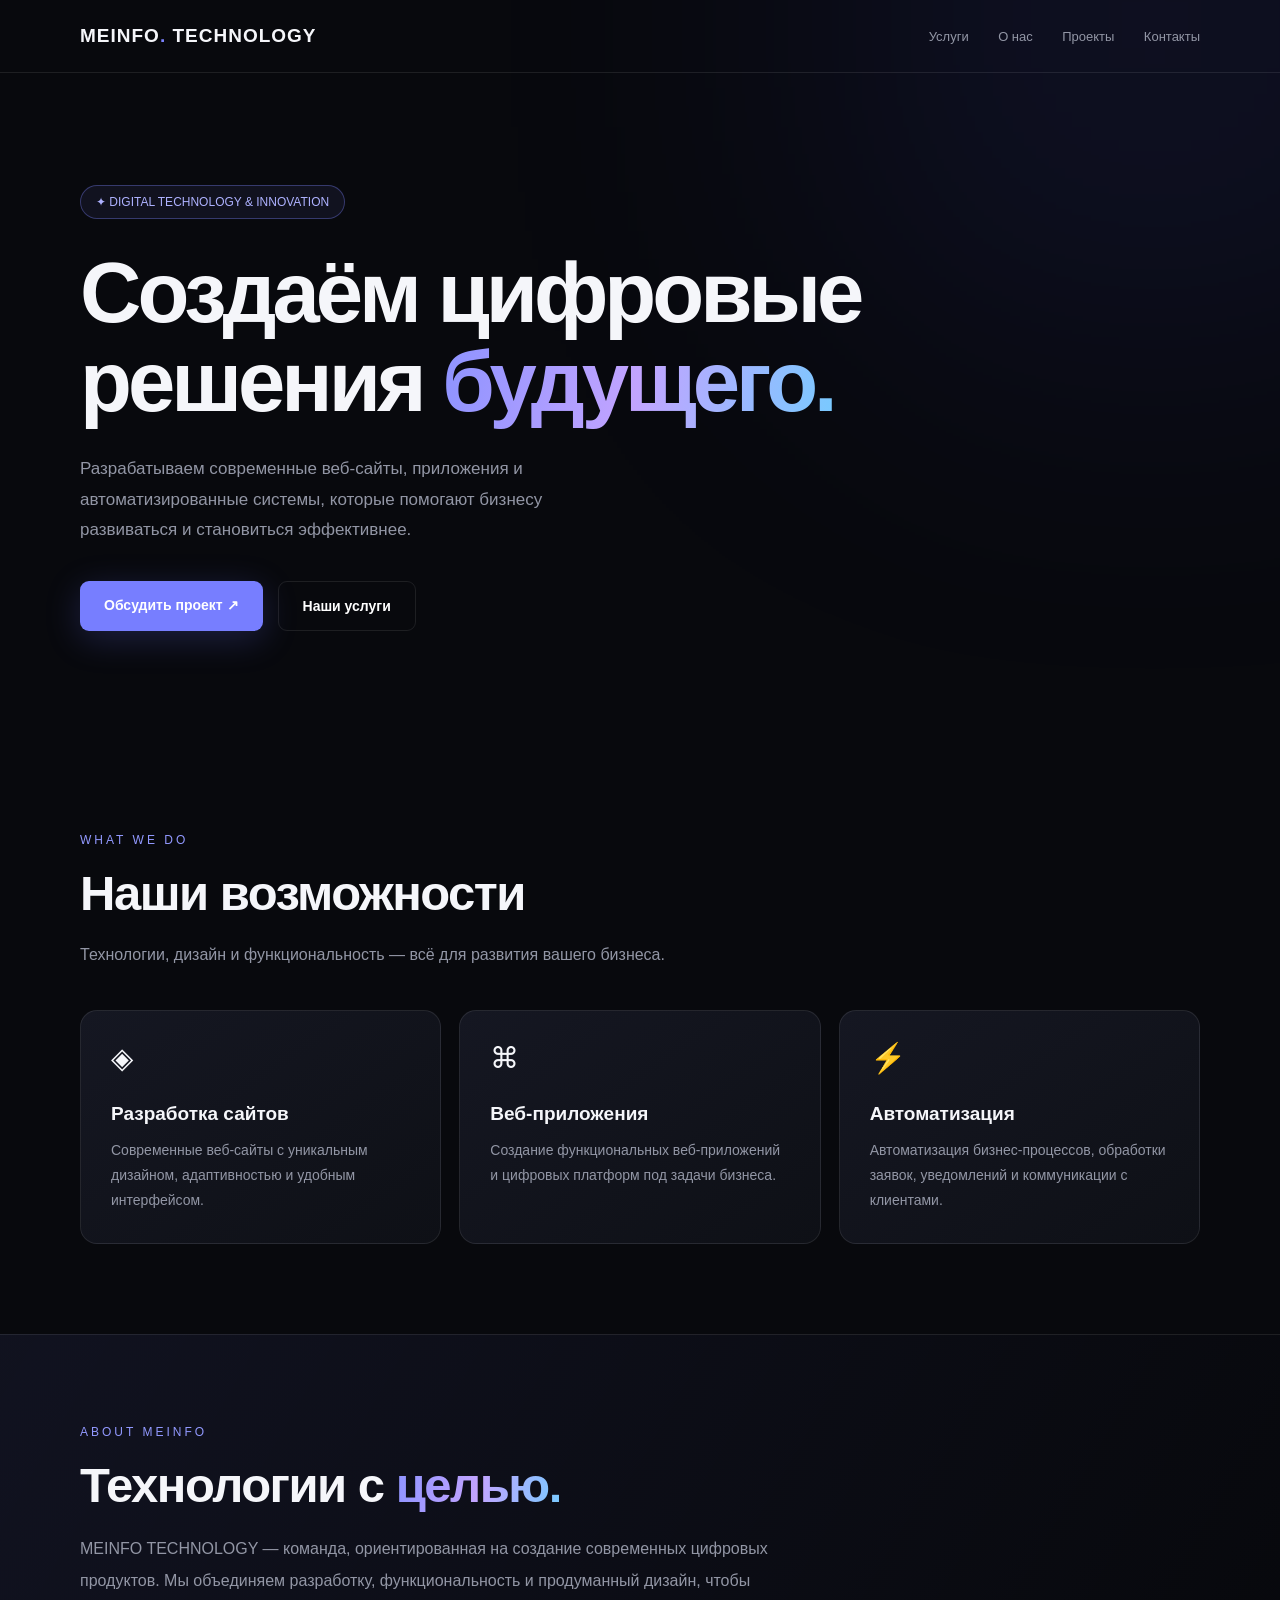
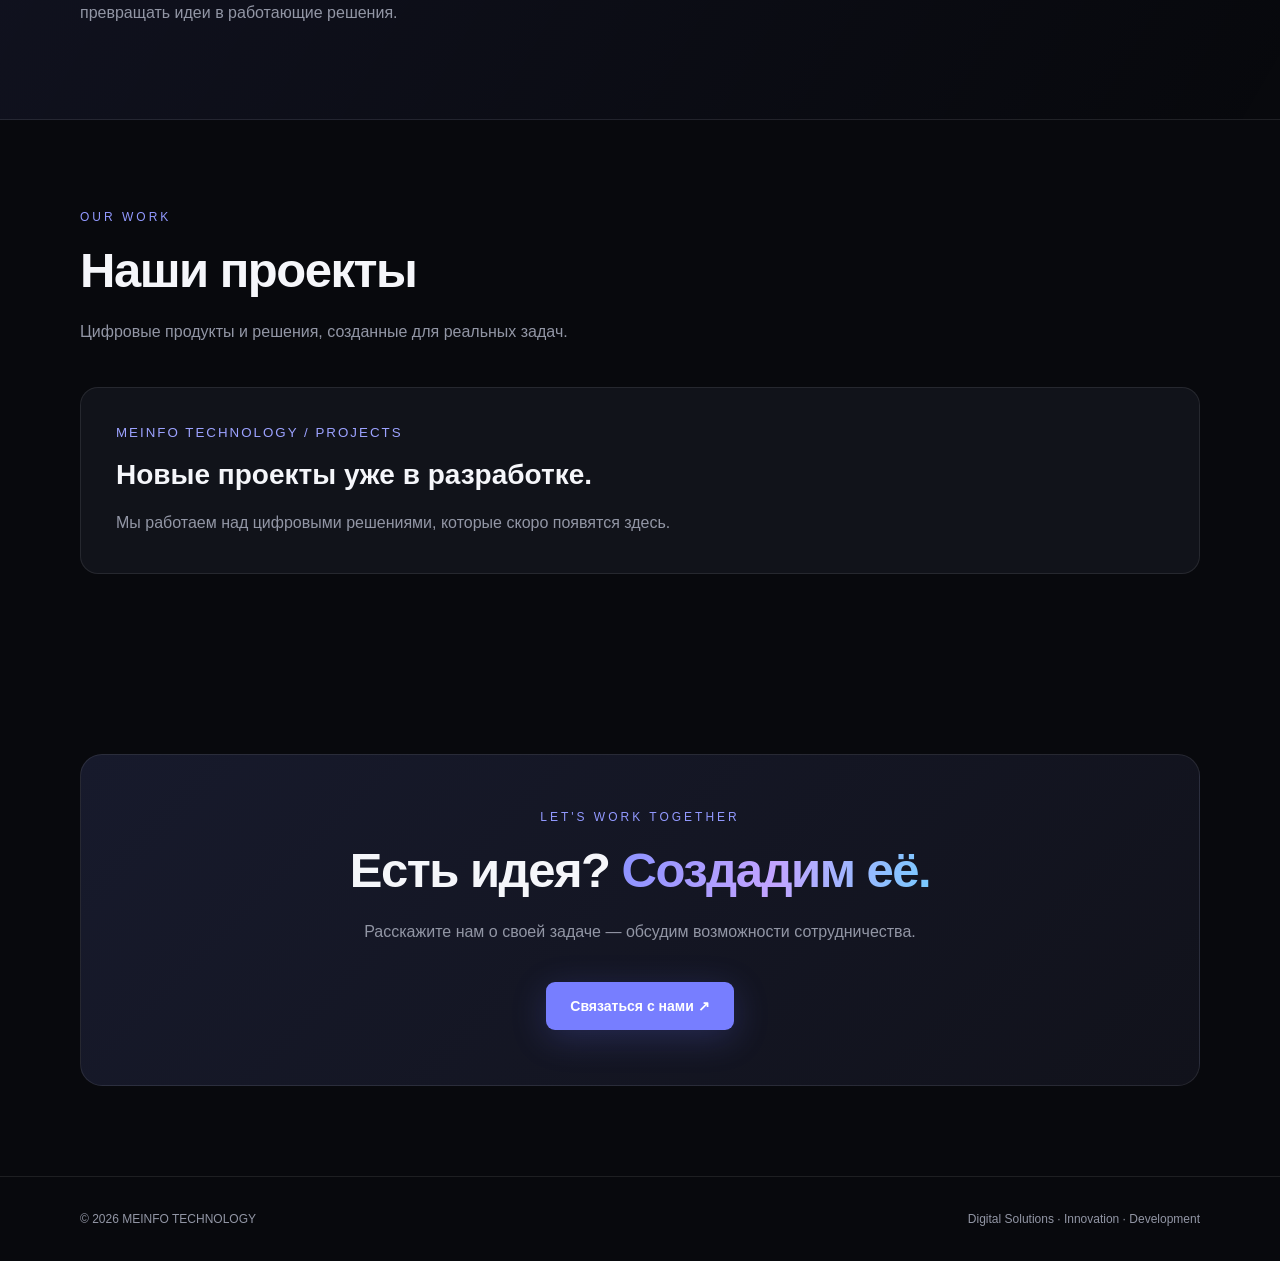
==== index.html @ a03d99b4 "Create index.html" ====
<!DOCTYPE html>
<html lang="ru">
<head>
<meta charset="UTF-8">
<meta name="viewport" content="width=device-width, initial-scale=1.0">
<meta name="theme-color" content="#08090d">
<meta name="description" content="MEINFO TECHNOLOGY — создание сайтов, веб-приложений и автоматизация бизнес-процессов.">
<title>MEINFO TECHNOLOGY — Digital Solutions</title>

<style>
* {
    margin: 0;
    padding: 0;
    box-sizing: border-box;
}

:root {
    --bg: #08090d;
    --card: #11131a;
    --white: #f5f6fa;
    --muted: #9296a5;
    --accent: #7c83ff;
    --line: rgba(255,255,255,.09);
}

html { scroll-behavior: smooth; }

body {
    background: var(--bg);
    color: var(--white);
    font-family: Inter, Arial, sans-serif;
    overflow-x: hidden;
}

body::before {
    content: "";
    position: fixed;
    width: 550px;
    height: 550px;
    background: #555bff;
    filter: blur(180px);
    opacity: .13;
    top: -250px;
    right: -150px;
    pointer-events: none;
    z-index: -1;
}

.container {
    width: min(1120px, 90%);
    margin: auto;
}

header {
    padding: 25px 0;
    border-bottom: 1px solid var(--line);
}

nav {
    display: flex;
    align-items: center;
    justify-content: space-between;
}

.logo {
    font-size: 19px;
    font-weight: 800;
    letter-spacing: 1px;
}

.logo span { color: var(--accent); }

nav a {
    color: var(--muted);
    text-decoration: none;
    margin-left: 25px;
    font-size: 13px;
    transition: .3s;
}

nav a:hover { color: white; }

.hero {
    min-height: 670px;
    display: flex;
    flex-direction: column;
    justify-content: center;
    padding: 100px 0;
}

.tag {
    display: inline-block;
    border: 1px solid rgba(124,131,255,.35);
    background: rgba(124,131,255,.08);
    color: #aeb2ff;
    padding: 9px 15px;
    border-radius: 30px;
    font-size: 12px;
    margin-bottom: 30px;
    width: fit-content;
}

h1 {
    font-size: clamp(42px, 8vw, 85px);
    line-height: 1.04;
    letter-spacing: -4px;
    max-width: 900px;
}

.gradient {
    background: linear-gradient(100deg,#8d93ff,#c2a4ff,#78caff);
    -webkit-background-clip: text;
    color: transparent;
}

.hero p {
    color: var(--muted);
    font-size: 17px;
    line-height: 1.8;
    max-width: 560px;
    margin-top: 28px;
}

.buttons {
    display: flex;
    gap: 15px;
    margin-top: 35px;
    flex-wrap: wrap;
}

.btn {
    padding: 16px 24px;
    border-radius: 9px;
    text-decoration: none;
    font-size: 14px;
    font-weight: 700;
    transition: .3s;
}

.primary {
    background: #777eff;
    color: white;
    box-shadow: 0 8px 35px rgba(105,112,255,.22);
}

.secondary {
    border: 1px solid var(--line);
    color: white;
}

.btn:hover { transform: translateY(-4px); }

section { padding: 90px 0; }

.section-label {
    color: #9299ff;
    font-size: 12px;
    letter-spacing: 3px;
    margin-bottom: 18px;
}

h2 {
    font-size: clamp(32px,5vw,49px);
    letter-spacing: -1.5px;
    margin-bottom: 20px;
}

.section-description {
    color: var(--muted);
    line-height: 1.8;
    max-width: 600px;
    margin-bottom: 40px;
}

.cards {
    display: grid;
    grid-template-columns: repeat(3,1fr);
    gap: 18px;
}

.card {
    background: linear-gradient(145deg,#151722,#0e1016);
    border: 1px solid var(--line);
    border-radius: 17px;
    padding: 30px;
    min-height: 230px;
    transition: .3s;
}

.card:hover {
    transform: translateY(-7px);
    border-color: rgba(124,131,255,.5);
}

.card-icon {
    font-size: 29px;
    margin-bottom: 28px;
}

.card h3 {
    font-size: 19px;
    margin-bottom: 13px;
}

.card p {
    color: var(--muted);
    font-size: 14px;
    line-height: 1.8;
}

.about {
    background: linear-gradient(120deg,rgba(124,131,255,.08),transparent);
    border-top: 1px solid var(--line);
    border-bottom: 1px solid var(--line);
}

.about-content {
    max-width: 750px;
}

.about-content p {
    color: var(--muted);
    line-height: 2;
    font-size: 16px;
}

.project {
    border: 1px solid var(--line);
    background: var(--card);
    padding: 35px;
    border-radius: 18px;
}

.project small {
    color: #9ca2ff;
    letter-spacing: 2px;
}

.project h3 {
    font-size: 28px;
    margin: 18px 0;
}

.project p {
    color: var(--muted);
    line-height: 1.8;
}

.contact-box {
    padding: 55px 35px;
    text-align: center;
    background: linear-gradient(135deg,#171a2c,#11121b);
    border: 1px solid var(--line);
    border-radius: 22px;
}

.contact-box p {
    color: var(--muted);
    margin: 20px auto;
    line-height: 1.8;
}

footer {
    padding: 35px 0;
    border-top: 1px solid var(--line);
    color: var(--muted);
    font-size: 12px;
}

.footer-content {
    display: flex;
    justify-content: space-between;
    gap: 15px;
    flex-wrap: wrap;
}

@media(max-width:750px) {
    nav a { margin-left: 10px; font-size: 11px; }
    .cards { grid-template-columns: 1fr; }
    .hero { min-height: 600px; }
    h1 { letter-spacing: -2px; }
    section { padding: 65px 0; }
}

@media(max-width:430px) {
    nav { align-items: flex-start; flex-direction: column; gap: 18px; }
    nav a { margin: 0 15px 0 0; }
}
</style>
</head>

<body>

<header>
<div class="container">
<nav>
<div class="logo">MEINFO<span>.</span> TECHNOLOGY</div>
<div>
<a href="#services">Услуги</a>
<a href="#about">О нас</a>
<a href="#projects">Проекты</a>
<a href="#contact">Контакты</a>
</div>
</nav>
</div>
</header>

<main>
<div class="container">
<div class="hero">
<div class="tag">✦ DIGITAL TECHNOLOGY & INNOVATION</div>
<h1>Создаём цифровые решения <span class="gradient">будущего.</span></h1>
<p>
Разрабатываем современные веб-сайты, приложения
и автоматизированные системы, которые помогают
бизнесу развиваться и становиться эффективнее.
</p>
<div class="buttons">
<a class="btn primary" href="#contact">Обсудить проект ↗</a>
<a class="btn secondary" href="#services">Наши услуги</a>
</div>
</div>
</div>

<section id="services">
<div class="container">
<div class="section-label">WHAT WE DO</div>
<h2>Наши возможности</h2>
<p class="section-description">
Технологии, дизайн и функциональность —
всё для развития вашего бизнеса.
</p>

<div class="cards">
<div class="card">
<div class="card-icon">◈</div>
<h3>Разработка сайтов</h3>
<p>Современные веб-сайты с уникальным дизайном, адаптивностью и удобным интерфейсом.</p>
</div>

<div class="card">
<div class="card-icon">⌘</div>
<h3>Веб-приложения</h3>
<p>Создание функциональных веб-приложений и цифровых платформ под задачи бизнеса.</p>
</div>

<div class="card">
<div class="card-icon">⚡</div>
<h3>Автоматизация</h3>
<p>Автоматизация бизнес-процессов, обработки заявок, уведомлений и коммуникации с клиентами.</p>
</div>
</div>
</div>
</section>

<section class="about" id="about">
<div class="container">
<div class="about-content">
<div class="section-label">ABOUT MEINFO</div>
<h2>Технологии с <span class="gradient">целью.</span></h2>
<p>
MEINFO TECHNOLOGY — команда, ориентированная
на создание современных цифровых продуктов.
Мы объединяем разработку, функциональность
и продуманный дизайн, чтобы превращать идеи
в работающие решения.
</p>
</div>
</div>
</section>

<section id="projects">
<div class="container">
<div class="section-label">OUR WORK</div>
<h2>Наши проекты</h2>
<p class="section-description">
Цифровые продукты и решения, созданные для реальных задач.
</p>
<div class="project">
<small>MEINFO TECHNOLOGY / PROJECTS</small>
<h3>Новые проекты уже в разработке.</h3>
<p>Мы работаем над цифровыми решениями, которые скоро появятся здесь.</p>
</div>
</div>
</section>

<section id="contact">
<div class="container">
<div class="contact-box">
<div class="section-label">LET'S WORK TOGETHER</div>
<h2>Есть идея? <span class="gradient">Создадим её.</span></h2>
<p>Расскажите нам о своей задаче — обсудим возможности сотрудничества.</p>
<div class="buttons" style="justify-content:center">
<a class="btn primary" href="https://t.me/" target="_blank" rel="noopener">Связаться с нами ↗</a>
</div>
</div>
</div>
</section>
</main>

<footer>
<div class="container footer-content">
<div>© 2026 MEINFO TECHNOLOGY</div>
<div>Digital Solutions · Innovation · Development</div>
</div>
</footer>

</body>
</html>
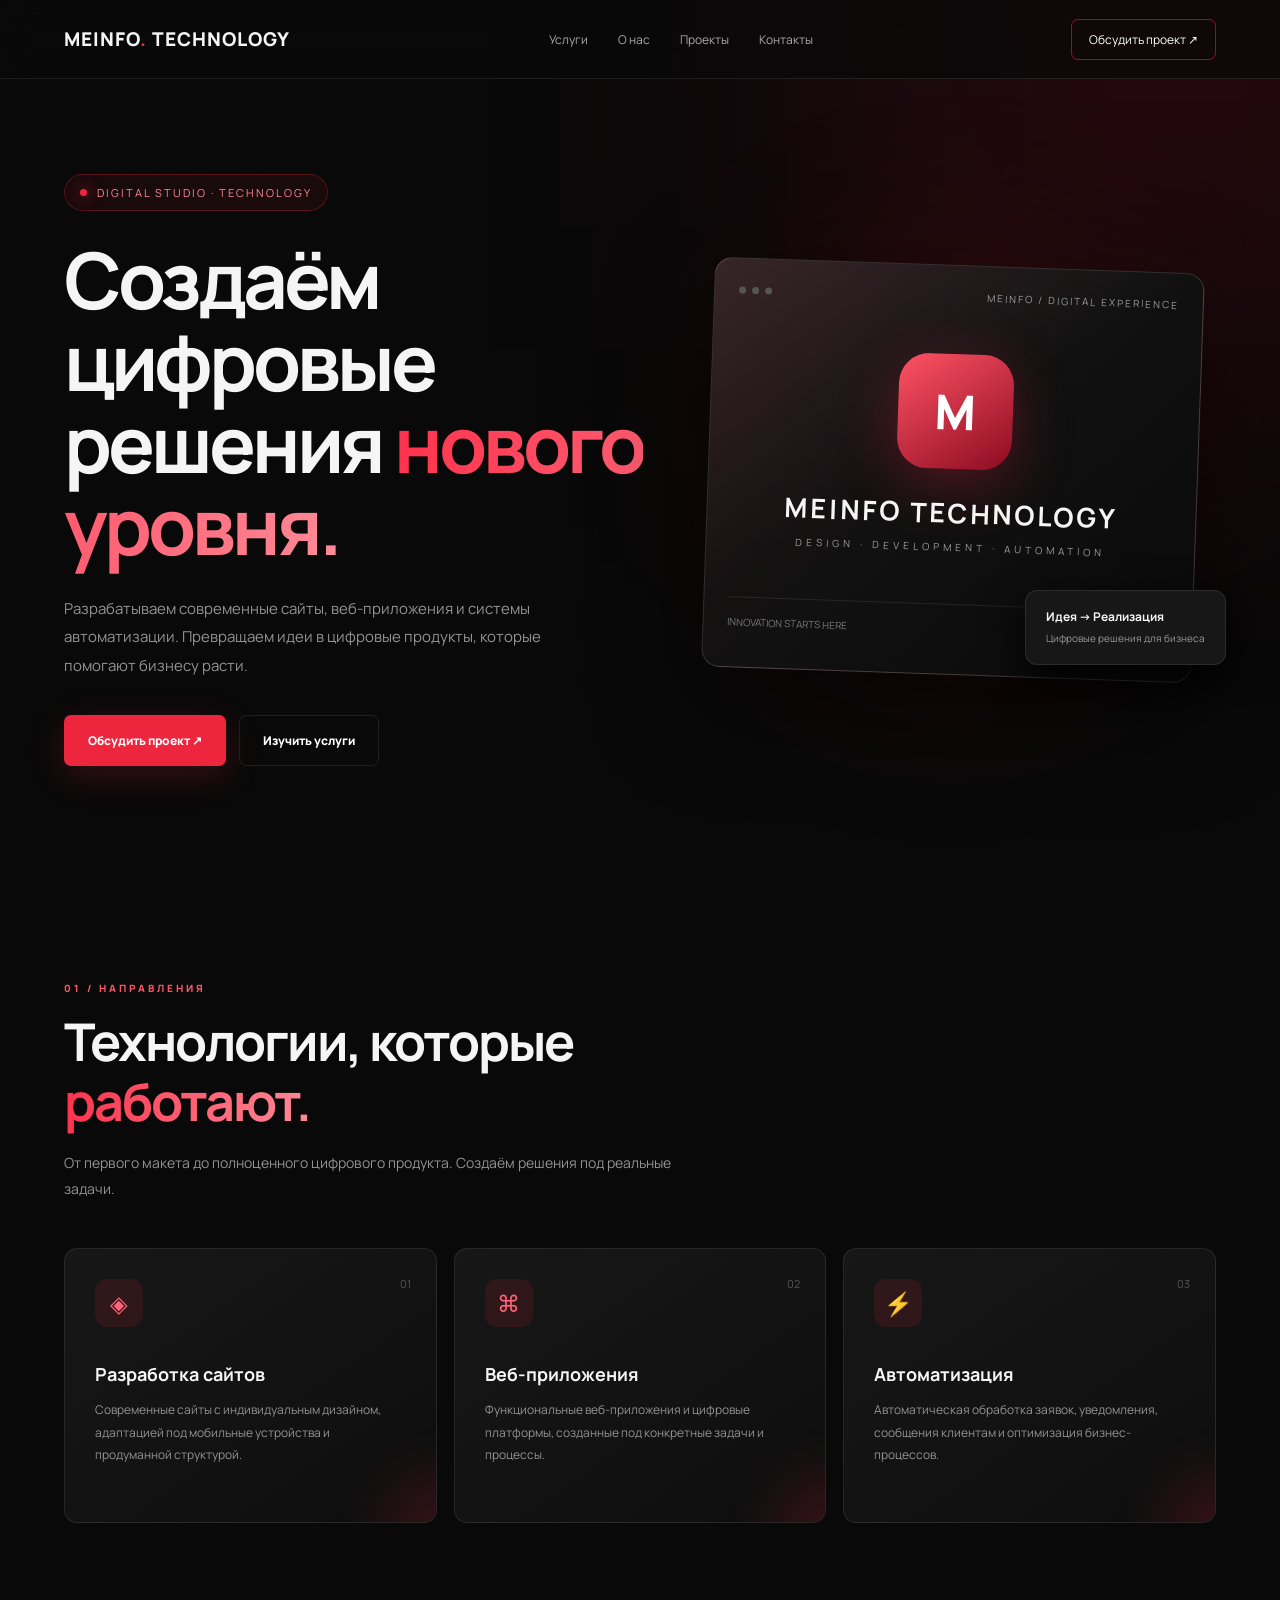
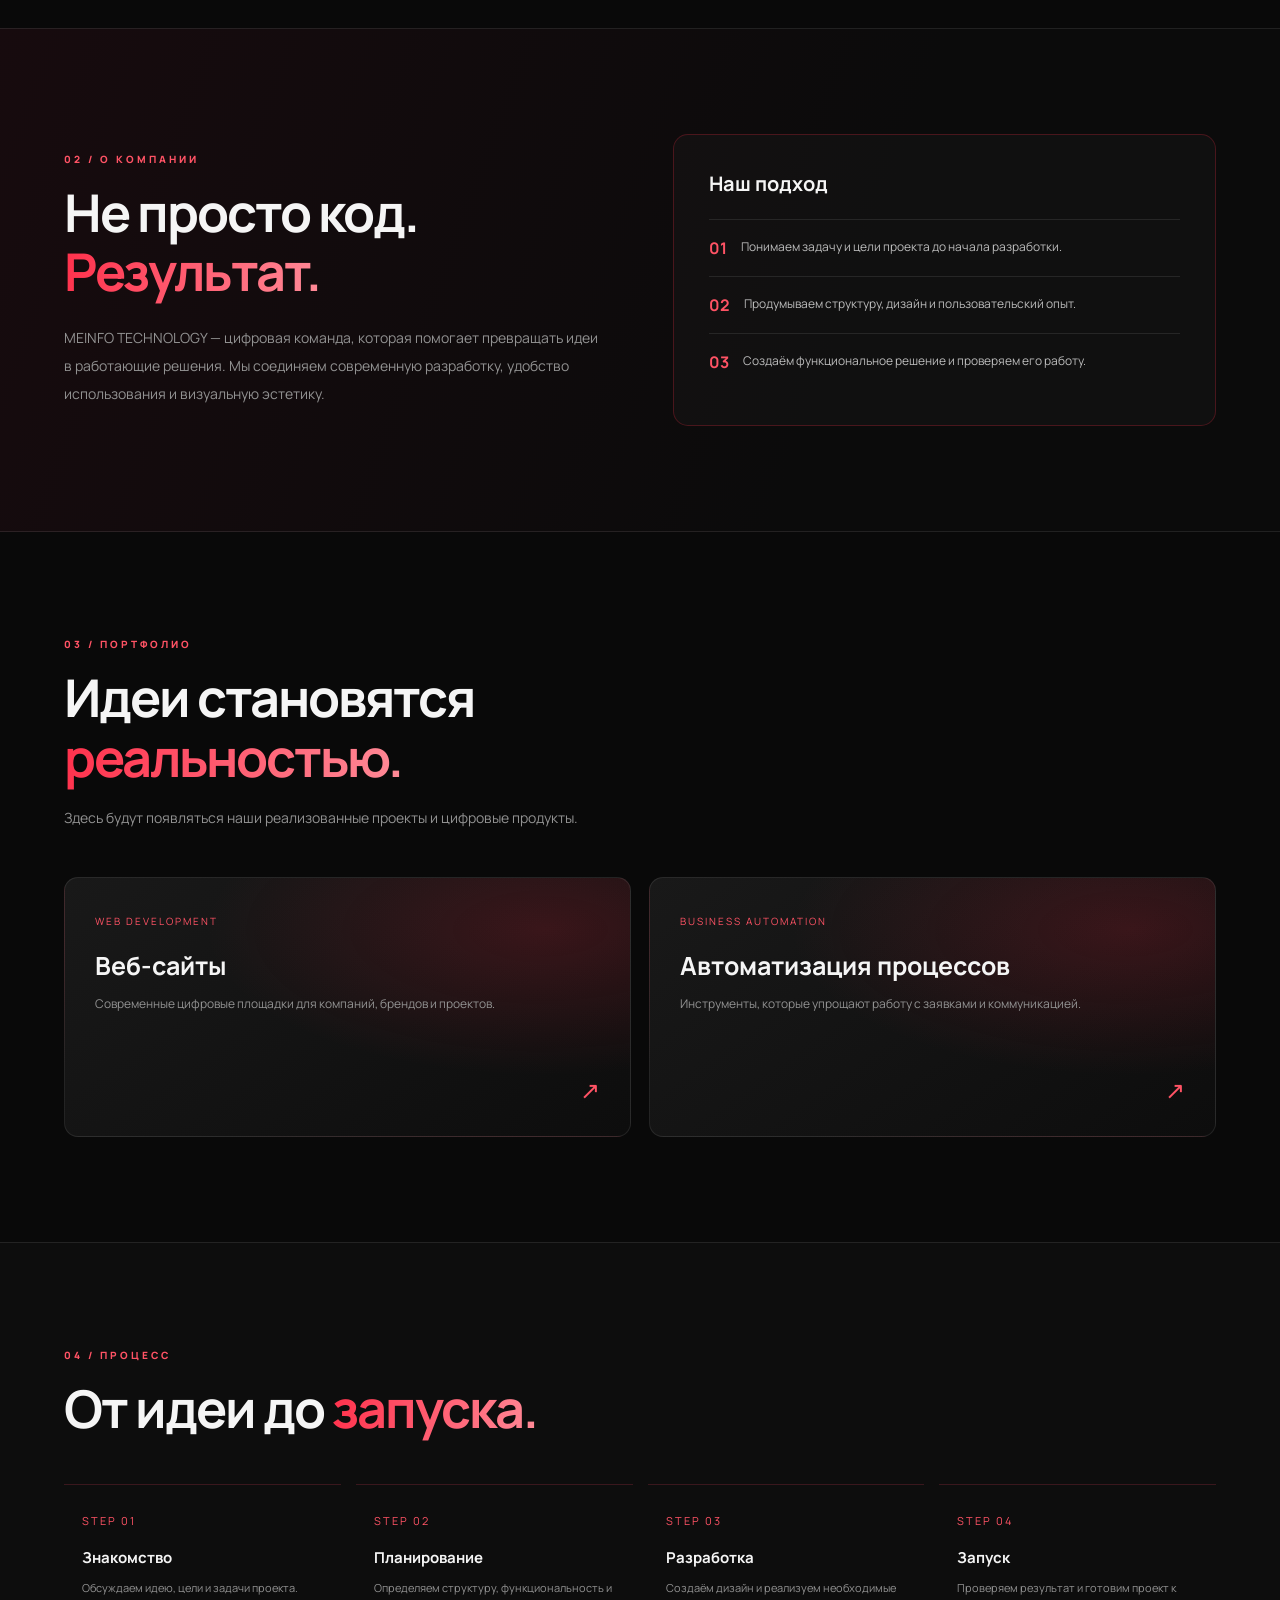
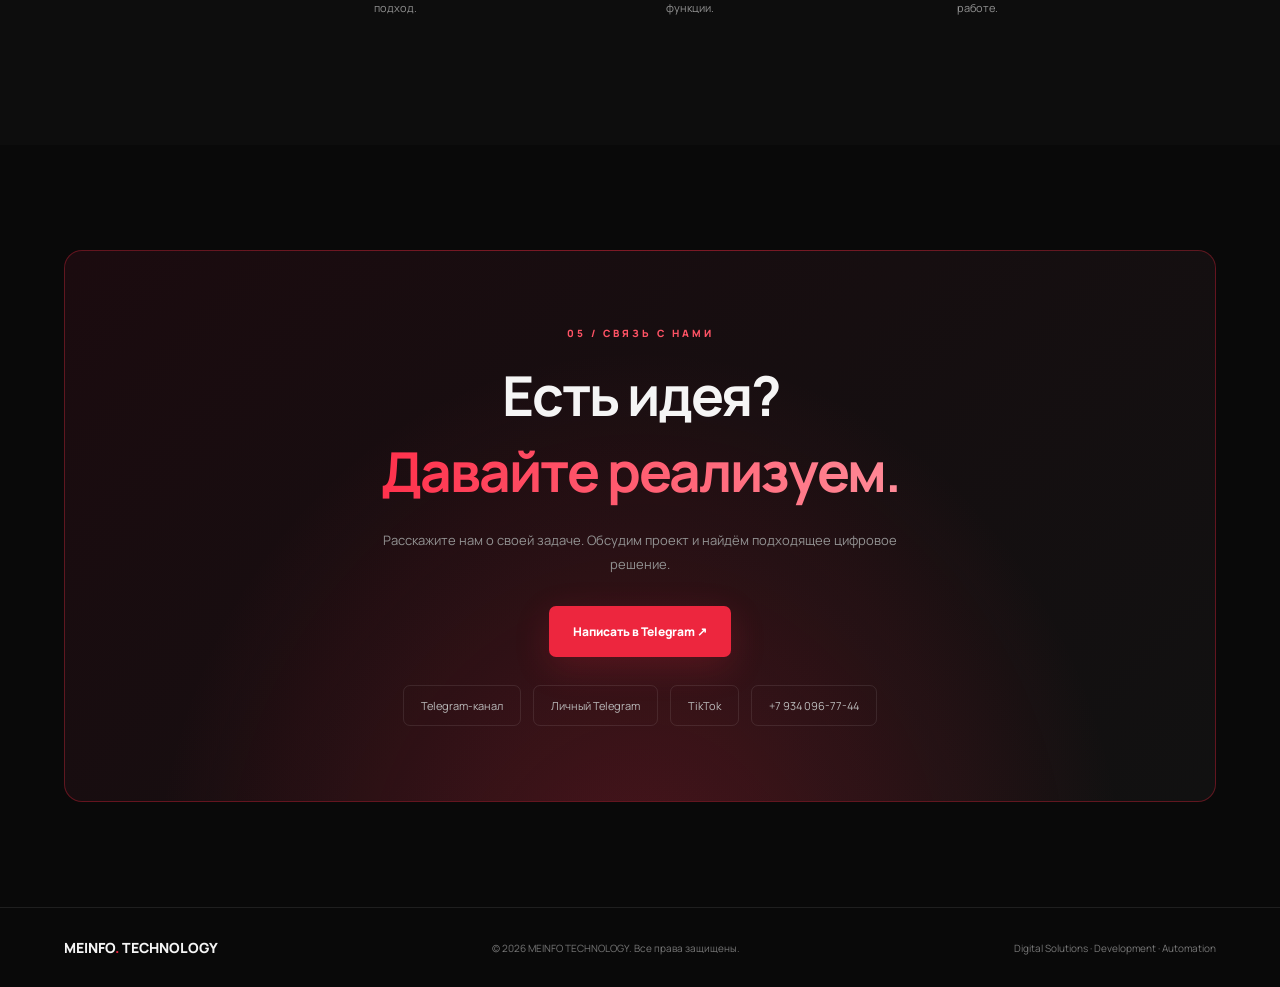
==== commit 4e6addd8: "Update index.html" ====
--- a/index.html
+++ b/index.html
@@ -4,407 +4,516 @@
 <head>
 <meta charset="UTF-8">
 <meta name="viewport" content="width=device-width, initial-scale=1.0">
-<meta name="theme-color" content="#08090d">
-<meta name="description" content="MEINFO TECHNOLOGY — создание сайтов, веб-приложений и автоматизация бизнес-процессов.">
-<title>MEINFO TECHNOLOGY — Digital Solutions</title>
+<meta name="theme-color" content="#090909">
+<meta name="description" content="MEINFO TECHNOLOGY — разработка современных сайтов, веб-приложений и автоматизация бизнес-процессов.">
+<title>MEINFO TECHNOLOGY — Digital Studio</title>
+
+<link rel="preconnect" href="https://fonts.googleapis.com">
+<link rel="preconnect" href="https://fonts.gstatic.com" crossorigin>
+<link href="https://fonts.googleapis.com/css2?family=Manrope:wght@400;500;600;700;800&display=swap" rel="stylesheet">
 
 <style>
-* {
-    margin: 0;
-    padding: 0;
-    box-sizing: border-box;
-}
-
 :root {
-    --bg: #08090d;
-    --card: #11131a;
-    --white: #f5f6fa;
-    --muted: #9296a5;
-    --accent: #7c83ff;
-    --line: rgba(255,255,255,.09);
-}
-
-html { scroll-behavior: smooth; }
-
-body {
-    background: var(--bg);
-    color: var(--white);
-    font-family: Inter, Arial, sans-serif;
-    overflow-x: hidden;
-}
-
-body::before {
-    content: "";
-    position: fixed;
-    width: 550px;
-    height: 550px;
-    background: #555bff;
-    filter: blur(180px);
-    opacity: .13;
-    top: -250px;
-    right: -150px;
-    pointer-events: none;
-    z-index: -1;
-}
-
-.container {
-    width: min(1120px, 90%);
-    margin: auto;
-}
-
-header {
-    padding: 25px 0;
-    border-bottom: 1px solid var(--line);
-}
-
-nav {
-    display: flex;
-    align-items: center;
-    justify-content: space-between;
-}
-
-.logo {
-    font-size: 19px;
-    font-weight: 800;
-    letter-spacing: 1px;
-}
-
-.logo span { color: var(--accent); }
-
-nav a {
-    color: var(--muted);
-    text-decoration: none;
-    margin-left: 25px;
-    font-size: 13px;
-    transition: .3s;
-}
-
-nav a:hover { color: white; }
-
-.hero {
-    min-height: 670px;
-    display: flex;
-    flex-direction: column;
-    justify-content: center;
-    padding: 100px 0;
-}
-
-.tag {
-    display: inline-block;
-    border: 1px solid rgba(124,131,255,.35);
-    background: rgba(124,131,255,.08);
-    color: #aeb2ff;
-    padding: 9px 15px;
-    border-radius: 30px;
-    font-size: 12px;
-    margin-bottom: 30px;
-    width: fit-content;
-}
-
-h1 {
-    font-size: clamp(42px, 8vw, 85px);
-    line-height: 1.04;
-    letter-spacing: -4px;
-    max-width: 900px;
-}
-
-.gradient {
-    background: linear-gradient(100deg,#8d93ff,#c2a4ff,#78caff);
-    -webkit-background-clip: text;
-    color: transparent;
-}
-
-.hero p {
-    color: var(--muted);
-    font-size: 17px;
-    line-height: 1.8;
-    max-width: 560px;
-    margin-top: 28px;
-}
-
-.buttons {
-    display: flex;
-    gap: 15px;
-    margin-top: 35px;
-    flex-wrap: wrap;
-}
-
-.btn {
-    padding: 16px 24px;
-    border-radius: 9px;
-    text-decoration: none;
-    font-size: 14px;
-    font-weight: 700;
-    transition: .3s;
-}
-
-.primary {
-    background: #777eff;
-    color: white;
-    box-shadow: 0 8px 35px rgba(105,112,255,.22);
-}
-
-.secondary {
-    border: 1px solid var(--line);
-    color: white;
-}
-
-.btn:hover { transform: translateY(-4px); }
-
-section { padding: 90px 0; }
-
-.section-label {
-    color: #9299ff;
-    font-size: 12px;
-    letter-spacing: 3px;
-    margin-bottom: 18px;
-}
-
-h2 {
-    font-size: clamp(32px,5vw,49px);
-    letter-spacing: -1.5px;
-    margin-bottom: 20px;
-}
-
-.section-description {
-    color: var(--muted);
-    line-height: 1.8;
-    max-width: 600px;
-    margin-bottom: 40px;
-}
-
-.cards {
-    display: grid;
-    grid-template-columns: repeat(3,1fr);
-    gap: 18px;
-}
-
-.card {
-    background: linear-gradient(145deg,#151722,#0e1016);
-    border: 1px solid var(--line);
-    border-radius: 17px;
-    padding: 30px;
-    min-height: 230px;
-    transition: .3s;
-}
-
-.card:hover {
-    transform: translateY(-7px);
-    border-color: rgba(124,131,255,.5);
-}
-
-.card-icon {
-    font-size: 29px;
-    margin-bottom: 28px;
-}
-
-.card h3 {
-    font-size: 19px;
-    margin-bottom: 13px;
-}
-
-.card p {
-    color: var(--muted);
-    font-size: 14px;
-    line-height: 1.8;
-}
-
-.about {
-    background: linear-gradient(120deg,rgba(124,131,255,.08),transparent);
-    border-top: 1px solid var(--line);
-    border-bottom: 1px solid var(--line);
-}
-
-.about-content {
-    max-width: 750px;
-}
-
-.about-content p {
-    color: var(--muted);
-    line-height: 2;
-    font-size: 16px;
-}
-
-.project {
-    border: 1px solid var(--line);
-    background: var(--card);
-    padding: 35px;
-    border-radius: 18px;
-}
-
-.project small {
-    color: #9ca2ff;
-    letter-spacing: 2px;
-}
-
-.project h3 {
-    font-size: 28px;
-    margin: 18px 0;
-}
-
-.project p {
-    color: var(--muted);
-    line-height: 1.8;
-}
-
-.contact-box {
-    padding: 55px 35px;
-    text-align: center;
-    background: linear-gradient(135deg,#171a2c,#11121b);
-    border: 1px solid var(--line);
-    border-radius: 22px;
-}
-
-.contact-box p {
-    color: var(--muted);
-    margin: 20px auto;
-    line-height: 1.8;
-}
-
-footer {
-    padding: 35px 0;
-    border-top: 1px solid var(--line);
-    color: var(--muted);
-    font-size: 12px;
-}
-
-.footer-content {
-    display: flex;
-    justify-content: space-between;
-    gap: 15px;
-    flex-wrap: wrap;
-}
-
-@media(max-width:750px) {
-    nav a { margin-left: 10px; font-size: 11px; }
-    .cards { grid-template-columns: 1fr; }
-    .hero { min-height: 600px; }
-    h1 { letter-spacing: -2px; }
-    section { padding: 65px 0; }
-}
-
-@media(max-width:430px) {
-    nav { align-items: flex-start; flex-direction: column; gap: 18px; }
-    nav a { margin: 0 15px 0 0; }
+  --bg:#090909;
+  --surface:#111111;
+  --red:#ed263e;
+  --red2:#ff5365;
+  --text:#f5f5f5;
+  --muted:#929292;
+  --line:rgba(255,255,255,.09);
+}
+*{margin:0;padding:0;box-sizing:border-box}
+html{scroll-behavior:smooth}
+body{
+  background:var(--bg);
+  color:var(--text);
+  font-family:Manrope,Arial,sans-serif;
+  overflow-x:hidden;
+}
+body::before{
+  content:"";
+  position:fixed;
+  width:650px;height:650px;
+  top:-300px;right:-220px;
+  background:rgba(190,10,35,.17);
+  filter:blur(150px);
+  pointer-events:none;z-index:-1;
+}
+a{color:inherit;text-decoration:none}
+.container{width:min(1160px,90%);margin:auto}
+header{
+  position:sticky;top:0;z-index:20;
+  background:rgba(9,9,9,.78);
+  backdrop-filter:blur(18px);
+  border-bottom:1px solid var(--line);
+}
+nav{
+  min-height:78px;
+  display:flex;align-items:center;
+  justify-content:space-between;gap:25px;
+}
+.logo{font-size:19px;font-weight:800;letter-spacing:1px}
+.logo span{color:var(--red)}
+.navlinks{display:flex;gap:30px}
+.navlinks a{
+  color:#aaa;font-size:12px;
+  transition:.25s;
+}
+.navlinks a:hover{color:white}
+.nav-cta{
+  border:1px solid rgba(237,38,62,.55);
+  padding:11px 17px;border-radius:7px;
+  color:white;font-size:12px;
+  transition:.3s;
+}
+.nav-cta:hover{background:var(--red)}
+.hero{
+  min-height:730px;
+  display:grid;grid-template-columns:1.05fr .95fr;
+  align-items:center;gap:45px;
+  padding:95px 0 110px;
+}
+.eyebrow{
+  display:inline-flex;align-items:center;gap:10px;
+  color:#ff8795;font-size:11px;
+  letter-spacing:2px;text-transform:uppercase;
+  border:1px solid rgba(237,38,62,.3);
+  background:rgba(237,38,62,.07);
+  border-radius:40px;padding:10px 15px;
+}
+.dot{
+  width:7px;height:7px;border-radius:50%;
+  background:var(--red);
+  box-shadow:0 0 15px var(--red);
+}
+h1{
+  font-size:clamp(43px,6.4vw,78px);
+  line-height:1.05;letter-spacing:-4px;
+  margin:28px 0;
+}
+.gradient{
+  background:linear-gradient(100deg,#ff304b,#ff8b98);
+  -webkit-background-clip:text;background-clip:text;
+  color:transparent;
+}
+.hero-copy{
+  color:var(--muted);font-size:15px;
+  line-height:1.9;max-width:520px;
+}
+.actions{display:flex;gap:13px;flex-wrap:wrap;margin-top:35px}
+.btn{
+  display:inline-flex;align-items:center;justify-content:center;
+  padding:16px 23px;border-radius:7px;
+  font-size:12px;font-weight:800;
+  transition:.3s;border:1px solid transparent;
+}
+.btn-primary{
+  color:white;background:var(--red);
+  box-shadow:0 10px 35px rgba(237,38,62,.2);
+}
+.btn-primary:hover{
+  transform:translateY(-4px);
+  box-shadow:0 15px 40px rgba(237,38,62,.35);
+}
+.btn-outline{border-color:var(--line);color:white}
+.btn-outline:hover{border-color:var(--red);transform:translateY(-4px)}
+.hero-visual{
+  position:relative;min-height:470px;
+  display:flex;align-items:center;justify-content:center;
+}
+.visual-glow{
+  position:absolute;width:350px;height:350px;
+  background:rgba(207,13,40,.25);
+  filter:blur(100px);border-radius:50%;
+}
+.visual-frame{
+  position:relative;width:100%;max-width:490px;
+  min-height:410px;overflow:hidden;
+  border:1px solid rgba(255,255,255,.15);
+  border-radius:18px;
+  background:
+    linear-gradient(145deg,rgba(255,255,255,.09),transparent 45%),
+    linear-gradient(135deg,#241014,#111,#090909);
+  box-shadow:0 35px 100px rgba(0,0,0,.6);
+  padding:24px;
+  transform:rotate(2deg);
+}
+.frame-top{display:flex;justify-content:space-between;align-items:center}
+.frame-dots{display:flex;gap:6px}
+.frame-dots i{width:7px;height:7px;border-radius:50%;background:#555}
+.frame-label{font-size:10px;color:#999;letter-spacing:2px}
+.visual-content{
+  height:300px;display:flex;flex-direction:column;
+  justify-content:center;align-items:center;text-align:center;
+}
+.visual-mark{
+  width:115px;height:115px;border-radius:30px;
+  display:grid;place-items:center;
+  font-size:48px;font-weight:800;
+  color:white;
+  background:linear-gradient(145deg,#ff5365,#8c0b20);
+  box-shadow:0 15px 60px rgba(237,38,62,.3);
+  margin-bottom:25px;
+}
+.visual-content h2{font-size:27px;letter-spacing:3px}
+.visual-content p{color:#999;font-size:10px;letter-spacing:4px;margin-top:9px}
+.visual-bottom{
+  display:flex;justify-content:space-between;
+  color:#777;font-size:10px;border-top:1px solid var(--line);
+  padding-top:17px;
+}
+.floating{
+  position:absolute;right:-10px;bottom:40px;
+  background:#171717;border:1px solid var(--line);
+  border-radius:12px;padding:17px 20px;
+  box-shadow:0 15px 40px #000;
+}
+.floating strong{display:block;font-size:12px}
+.floating small{color:#999;font-size:10px}
+section{padding:105px 0}
+.section-head{max-width:650px;margin-bottom:45px}
+.section-label{
+  color:var(--red2);font-size:10px;
+  letter-spacing:3px;font-weight:800;
+  margin-bottom:17px;
+}
+h2.section-title{
+  font-size:clamp(32px,5vw,52px);
+  letter-spacing:-2px;line-height:1.15;
+}
+.section-description{
+  color:var(--muted);font-size:14px;
+  line-height:1.9;margin-top:18px;
+}
+.services-grid{
+  display:grid;grid-template-columns:repeat(3,1fr);gap:17px;
+}
+.service{
+  position:relative;overflow:hidden;
+  background:linear-gradient(145deg,#171717,#0e0e0e);
+  border:1px solid var(--line);
+  border-radius:13px;padding:30px;
+  min-height:275px;transition:.35s;
+}
+.service:hover{
+  transform:translateY(-8px);
+  border-color:rgba(237,38,62,.55);
+}
+.service::after{
+  content:"";position:absolute;width:130px;height:130px;
+  right:-75px;bottom:-80px;border-radius:50%;
+  background:rgba(237,38,62,.15);filter:blur(25px);
+}
+.service-icon{
+  width:48px;height:48px;border-radius:12px;
+  display:grid;place-items:center;
+  background:rgba(237,38,62,.12);
+  color:#ff6477;font-size:23px;margin-bottom:35px;
+}
+.service h3{font-size:18px;margin-bottom:13px}
+.service p{font-size:12px;color:var(--muted);line-height:1.9}
+.service-number{
+  position:absolute;right:25px;top:27px;
+  font-size:11px;color:#555;
+}
+.about{
+  background:linear-gradient(110deg,#170b0e,#0b0b0b 65%);
+  border-top:1px solid var(--line);
+  border-bottom:1px solid var(--line);
+}
+.about-grid{
+  display:grid;grid-template-columns:1fr 1fr;
+  align-items:center;gap:65px;
+}
+.about-copy p{
+  color:var(--muted);font-size:14px;line-height:2;
+  margin-top:22px;
+}
+.about-panel{
+  padding:35px;border:1px solid rgba(237,38,62,.25);
+  background:rgba(255,255,255,.025);
+  border-radius:15px;
+}
+.about-panel h3{font-size:20px;margin-bottom:22px}
+.about-point{
+  display:flex;gap:14px;padding:17px 0;
+  border-top:1px solid var(--line);
+}
+.about-point b{color:var(--red2)}
+.about-point span{font-size:12px;color:#bbb;line-height:1.7}
+.projects-grid{
+  display:grid;grid-template-columns:1fr 1fr;gap:18px;
+}
+.project-card{
+  min-height:260px;padding:30px;
+  border-radius:14px;border:1px solid var(--line);
+  background:
+    radial-gradient(ellipse at 85% 20%,rgba(237,38,62,.18),transparent 50%),
+    linear-gradient(145deg,#191919,#0d0d0d);
+  display:flex;flex-direction:column;justify-content:space-between;
+  transition:.3s;
+}
+.project-card:hover{border-color:rgba(237,38,62,.5);transform:translateY(-5px)}
+.project-card small{color:var(--red2);letter-spacing:2px;font-size:10px}
+.project-card h3{font-size:25px;margin:18px 0 10px}
+.project-card p{color:var(--muted);font-size:12px;line-height:1.8}
+.project-arrow{align-self:flex-end;color:var(--red2);font-size:24px}
+.process{
+  border-top:1px solid var(--line);
+  background:#0d0d0d;
+}
+.process-grid{display:grid;grid-template-columns:repeat(4,1fr);gap:15px}
+.step{padding:23px 18px;border-top:1px solid #3a171d}
+.step-number{color:var(--red2);font-size:11px;letter-spacing:2px}
+.step h3{font-size:15px;margin:17px 0 10px}
+.step p{font-size:11px;color:var(--muted);line-height:1.8}
+.contact-box{
+  position:relative;overflow:hidden;text-align:center;
+  padding:75px 25px;border-radius:18px;
+  border:1px solid rgba(237,38,62,.35);
+  background:
+    radial-gradient(ellipse at 50% 120%,rgba(237,38,62,.25),transparent 60%),
+    linear-gradient(135deg,#1b0b0f,#111);
+}
+.contact-box h2{font-size:clamp(34px,5vw,55px);letter-spacing:-2px}
+.contact-box p{
+  color:var(--muted);font-size:13px;
+  line-height:1.8;max-width:520px;margin:20px auto 30px;
+}
+.socials{
+  display:flex;justify-content:center;gap:12px;
+  flex-wrap:wrap;margin-top:28px;
+}
+.socials a{
+  border:1px solid var(--line);padding:12px 17px;
+  border-radius:7px;color:#bbb;font-size:11px;
+  transition:.25s;
+}
+.socials a:hover{border-color:var(--red);color:white}
+footer{padding:30px 0;border-top:1px solid var(--line)}
+.footer-row{
+  display:flex;justify-content:space-between;
+  align-items:center;gap:20px;flex-wrap:wrap;
+}
+.footer-row p{font-size:10px;color:#777}
+.footer-brand{font-size:14px;font-weight:800}
+.footer-brand span{color:var(--red)}
+.reveal{animation:rise .9s ease both}
+@keyframes rise{
+  from{opacity:0;transform:translateY(25px)}
+  to{opacity:1;transform:translateY(0)}
+}
+@media(max-width:850px){
+  .hero{grid-template-columns:1fr;padding:80px 0}
+  .hero-visual{min-height:400px}
+  .about-grid{grid-template-columns:1fr;gap:35px}
+  .services-grid{grid-template-columns:1fr 1fr}
+  .process-grid{grid-template-columns:1fr 1fr}
+}
+@media(max-width:600px){
+  nav{min-height:70px;flex-wrap:wrap;padding:17px 0}
+  .navlinks{order:3;width:100%;justify-content:space-between;gap:8px}
+  .navlinks a{font-size:10px}
+  .nav-cta{font-size:10px;padding:9px 12px}
+  .hero{padding:65px 0 75px;gap:25px}
+  h1{letter-spacing:-2.5px}
+  .hero-copy{font-size:13px}
+  .hero-visual{min-height:340px}
+  .visual-frame{min-height:330px;padding:18px}
+  .visual-content{height:235px}
+  .visual-mark{width:85px;height:85px;font-size:36px}
+  .visual-content h2{font-size:21px}
+  .floating{right:-3px;bottom:15px}
+  section{padding:75px 0}
+  .services-grid,.projects-grid{grid-template-columns:1fr}
+  .service{min-height:220px}
+  .process-grid{grid-template-columns:1fr 1fr}
+  .contact-box{padding:55px 18px}
+  .footer-row{align-items:flex-start;flex-direction:column}
+}
+@media(prefers-reduced-motion:reduce){
+  *,*::before,*::after{scroll-behavior:auto!important;animation:none!important;transition:none!important}
 }
 </style>
 </head>
 
 <body>
-
 <header>
-<div class="container">
-<nav>
-<div class="logo">MEINFO<span>.</span> TECHNOLOGY</div>
-<div>
-<a href="#services">Услуги</a>
-<a href="#about">О нас</a>
-<a href="#projects">Проекты</a>
-<a href="#contact">Контакты</a>
-</div>
-</nav>
-</div>
+  <div class="container">
+    <nav>
+      <a class="logo" href="#">MEINFO<span>.</span> TECHNOLOGY</a>
+      <div class="navlinks">
+        <a href="#services">Услуги</a>
+        <a href="#about">О нас</a>
+        <a href="#projects">Проекты</a>
+        <a href="#contact">Контакты</a>
+      </div>
+      <a class="nav-cta" href="https://t.me/NKTIIA_1" target="_blank" rel="noopener">Обсудить проект ↗</a>
+    </nav>
+  </div>
 </header>
 
 <main>
-<div class="container">
-<div class="hero">
-<div class="tag">✦ DIGITAL TECHNOLOGY & INNOVATION</div>
-<h1>Создаём цифровые решения <span class="gradient">будущего.</span></h1>
-<p>
-Разрабатываем современные веб-сайты, приложения
-и автоматизированные системы, которые помогают
-бизнесу развиваться и становиться эффективнее.
-</p>
-<div class="buttons">
-<a class="btn primary" href="#contact">Обсудить проект ↗</a>
-<a class="btn secondary" href="#services">Наши услуги</a>
-</div>
-</div>
-</div>
-
-<section id="services">
-<div class="container">
-<div class="section-label">WHAT WE DO</div>
-<h2>Наши возможности</h2>
-<p class="section-description">
-Технологии, дизайн и функциональность —
-всё для развития вашего бизнеса.
-</p>
-
-<div class="cards">
-<div class="card">
-<div class="card-icon">◈</div>
-<h3>Разработка сайтов</h3>
-<p>Современные веб-сайты с уникальным дизайном, адаптивностью и удобным интерфейсом.</p>
-</div>
-
-<div class="card">
-<div class="card-icon">⌘</div>
-<h3>Веб-приложения</h3>
-<p>Создание функциональных веб-приложений и цифровых платформ под задачи бизнеса.</p>
-</div>
-
-<div class="card">
-<div class="card-icon">⚡</div>
-<h3>Автоматизация</h3>
-<p>Автоматизация бизнес-процессов, обработки заявок, уведомлений и коммуникации с клиентами.</p>
-</div>
-</div>
-</div>
-</section>
-
-<section class="about" id="about">
-<div class="container">
-<div class="about-content">
-<div class="section-label">ABOUT MEINFO</div>
-<h2>Технологии с <span class="gradient">целью.</span></h2>
-<p>
-MEINFO TECHNOLOGY — команда, ориентированная
-на создание современных цифровых продуктов.
-Мы объединяем разработку, функциональность
-и продуманный дизайн, чтобы превращать идеи
-в работающие решения.
-</p>
-</div>
-</div>
-</section>
-
-<section id="projects">
-<div class="container">
-<div class="section-label">OUR WORK</div>
-<h2>Наши проекты</h2>
-<p class="section-description">
-Цифровые продукты и решения, созданные для реальных задач.
-</p>
-<div class="project">
-<small>MEINFO TECHNOLOGY / PROJECTS</small>
-<h3>Новые проекты уже в разработке.</h3>
-<p>Мы работаем над цифровыми решениями, которые скоро появятся здесь.</p>
-</div>
-</div>
-</section>
-
-<section id="contact">
-<div class="container">
-<div class="contact-box">
-<div class="section-label">LET'S WORK TOGETHER</div>
-<h2>Есть идея? <span class="gradient">Создадим её.</span></h2>
-<p>Расскажите нам о своей задаче — обсудим возможности сотрудничества.</p>
-<div class="buttons" style="justify-content:center">
-<a class="btn primary" href="https://t.me/" target="_blank" rel="noopener">Связаться с нами ↗</a>
-</div>
-</div>
-</div>
-</section>
+  <div class="container">
+    <section class="hero">
+      <div class="reveal">
+        <div class="eyebrow"><span class="dot"></span> DIGITAL STUDIO · TECHNOLOGY</div>
+        <h1>Создаём цифровые решения <span class="gradient">нового уровня.</span></h1>
+        <p class="hero-copy">
+          Разрабатываем современные сайты, веб-приложения
+          и системы автоматизации. Превращаем идеи в цифровые
+          продукты, которые помогают бизнесу расти.
+        </p>
+        <div class="actions">
+          <a class="btn btn-primary" href="#contact">Обсудить проект ↗</a>
+          <a class="btn btn-outline" href="#services">Изучить услуги</a>
+        </div>
+      </div>
+
+      <div class="hero-visual">
+        <div class="visual-glow"></div>
+        <div class="visual-frame">
+          <div class="frame-top">
+            <div class="frame-dots"><i></i><i></i><i></i></div>
+            <div class="frame-label">MEINFO / DIGITAL EXPERIENCE</div>
+          </div>
+          <div class="visual-content">
+            <div class="visual-mark">M</div>
+            <h2>MEINFO TECHNOLOGY</h2>
+            <p>DESIGN · DEVELOPMENT · AUTOMATION</p>
+          </div>
+          <div class="visual-bottom">
+            <span>INNOVATION STARTS HERE</span>
+            <span>2026</span>
+          </div>
+        </div>
+        <div class="floating">
+          <strong>Идея → Реализация</strong>
+          <small>Цифровые решения для бизнеса</small>
+        </div>
+      </div>
+    </section>
+  </div>
+
+  <section id="services">
+    <div class="container">
+      <div class="section-head">
+        <div class="section-label">01 / НАПРАВЛЕНИЯ</div>
+        <h2 class="section-title">Технологии, которые <span class="gradient">работают.</span></h2>
+        <p class="section-description">От первого макета до полноценного цифрового продукта. Создаём решения под реальные задачи.</p>
+      </div>
+
+      <div class="services-grid">
+        <article class="service">
+          <span class="service-number">01</span>
+          <div class="service-icon">◈</div>
+          <h3>Разработка сайтов</h3>
+          <p>Современные сайты с индивидуальным дизайном, адаптацией под мобильные устройства и продуманной структурой.</p>
+        </article>
+        <article class="service">
+          <span class="service-number">02</span>
+          <div class="service-icon">⌘</div>
+          <h3>Веб-приложения</h3>
+          <p>Функциональные веб-приложения и цифровые платформы, созданные под конкретные задачи и процессы.</p>
+        </article>
+        <article class="service">
+          <span class="service-number">03</span>
+          <div class="service-icon">⚡</div>
+          <h3>Автоматизация</h3>
+          <p>Автоматическая обработка заявок, уведомления, сообщения клиентам и оптимизация бизнес-процессов.</p>
+        </article>
+      </div>
+    </div>
+  </section>
+
+  <section class="about" id="about">
+    <div class="container about-grid">
+      <div class="about-copy">
+        <div class="section-label">02 / О КОМПАНИИ</div>
+        <h2 class="section-title">Не просто код.<br><span class="gradient">Результат.</span></h2>
+        <p>
+          MEINFO TECHNOLOGY — цифровая команда, которая помогает
+          превращать идеи в работающие решения. Мы соединяем
+          современную разработку, удобство использования и
+          визуальную эстетику.
+        </p>
+      </div>
+      <div class="about-panel">
+        <h3>Наш подход</h3>
+        <div class="about-point"><b>01</b><span>Понимаем задачу и цели проекта до начала разработки.</span></div>
+        <div class="about-point"><b>02</b><span>Продумываем структуру, дизайн и пользовательский опыт.</span></div>
+        <div class="about-point"><b>03</b><span>Создаём функциональное решение и проверяем его работу.</span></div>
+      </div>
+    </div>
+  </section>
+
+  <section id="projects">
+    <div class="container">
+      <div class="section-head">
+        <div class="section-label">03 / ПОРТФОЛИО</div>
+        <h2 class="section-title">Идеи становятся <span class="gradient">реальностью.</span></h2>
+        <p class="section-description">Здесь будут появляться наши реализованные проекты и цифровые продукты.</p>
+      </div>
+      <div class="projects-grid">
+        <article class="project-card">
+          <div>
+            <small>WEB DEVELOPMENT</small>
+            <h3>Веб-сайты</h3>
+            <p>Современные цифровые площадки для компаний, брендов и проектов.</p>
+          </div>
+          <span class="project-arrow">↗</span>
+        </article>
+        <article class="project-card">
+          <div>
+            <small>BUSINESS AUTOMATION</small>
+            <h3>Автоматизация процессов</h3>
+            <p>Инструменты, которые упрощают работу с заявками и коммуникацией.</p>
+          </div>
+          <span class="project-arrow">↗</span>
+        </article>
+      </div>
+    </div>
+  </section>
+
+  <section class="process">
+    <div class="container">
+      <div class="section-head">
+        <div class="section-label">04 / ПРОЦЕСС</div>
+        <h2 class="section-title">От идеи до <span class="gradient">запуска.</span></h2>
+      </div>
+      <div class="process-grid">
+        <div class="step"><span class="step-number">STEP 01</span><h3>Знакомство</h3><p>Обсуждаем идею, цели и задачи проекта.</p></div>
+        <div class="step"><span class="step-number">STEP 02</span><h3>Планирование</h3><p>Определяем структуру, функциональность и подход.</p></div>
+        <div class="step"><span class="step-number">STEP 03</span><h3>Разработка</h3><p>Создаём дизайн и реализуем необходимые функции.</p></div>
+        <div class="step"><span class="step-number">STEP 04</span><h3>Запуск</h3><p>Проверяем результат и готовим проект к работе.</p></div>
+      </div>
+    </div>
+  </section>
+
+  <section id="contact">
+    <div class="container">
+      <div class="contact-box">
+        <div class="section-label">05 / СВЯЗЬ С НАМИ</div>
+        <h2>Есть идея?<br><span class="gradient">Давайте реализуем.</span></h2>
+        <p>Расскажите нам о своей задаче. Обсудим проект и найдём подходящее цифровое решение.</p>
+        <a class="btn btn-primary" href="https://t.me/NKTIIA_1" target="_blank" rel="noopener">Написать в Telegram ↗</a>
+        <div class="socials">
+          <a href="https://t.me/meinfoapp" target="_blank" rel="noopener">Telegram-канал</a>
+          <a href="https://t.me/NKTIIA_1" target="_blank" rel="noopener">Личный Telegram</a>
+          <a href="https://www.tiktok.com/@pusho_real" target="_blank" rel="noopener">TikTok</a>
+          <a href="tel:+79340967744">+7 934 096-77-44</a>
+        </div>
+      </div>
+    </div>
+  </section>
 </main>
 
 <footer>
-<div class="container footer-content">
-<div>© 2026 MEINFO TECHNOLOGY</div>
-<div>Digital Solutions · Innovation · Development</div>
-</div>
+  <div class="container footer-row">
+    <div class="footer-brand">MEINFO<span>.</span> TECHNOLOGY</div>
+    <p>© 2026 MEINFO TECHNOLOGY. Все права защищены.</p>
+    <p>Digital Solutions · Development · Automation</p>
+  </div>
 </footer>
-
 </body>
 </html>
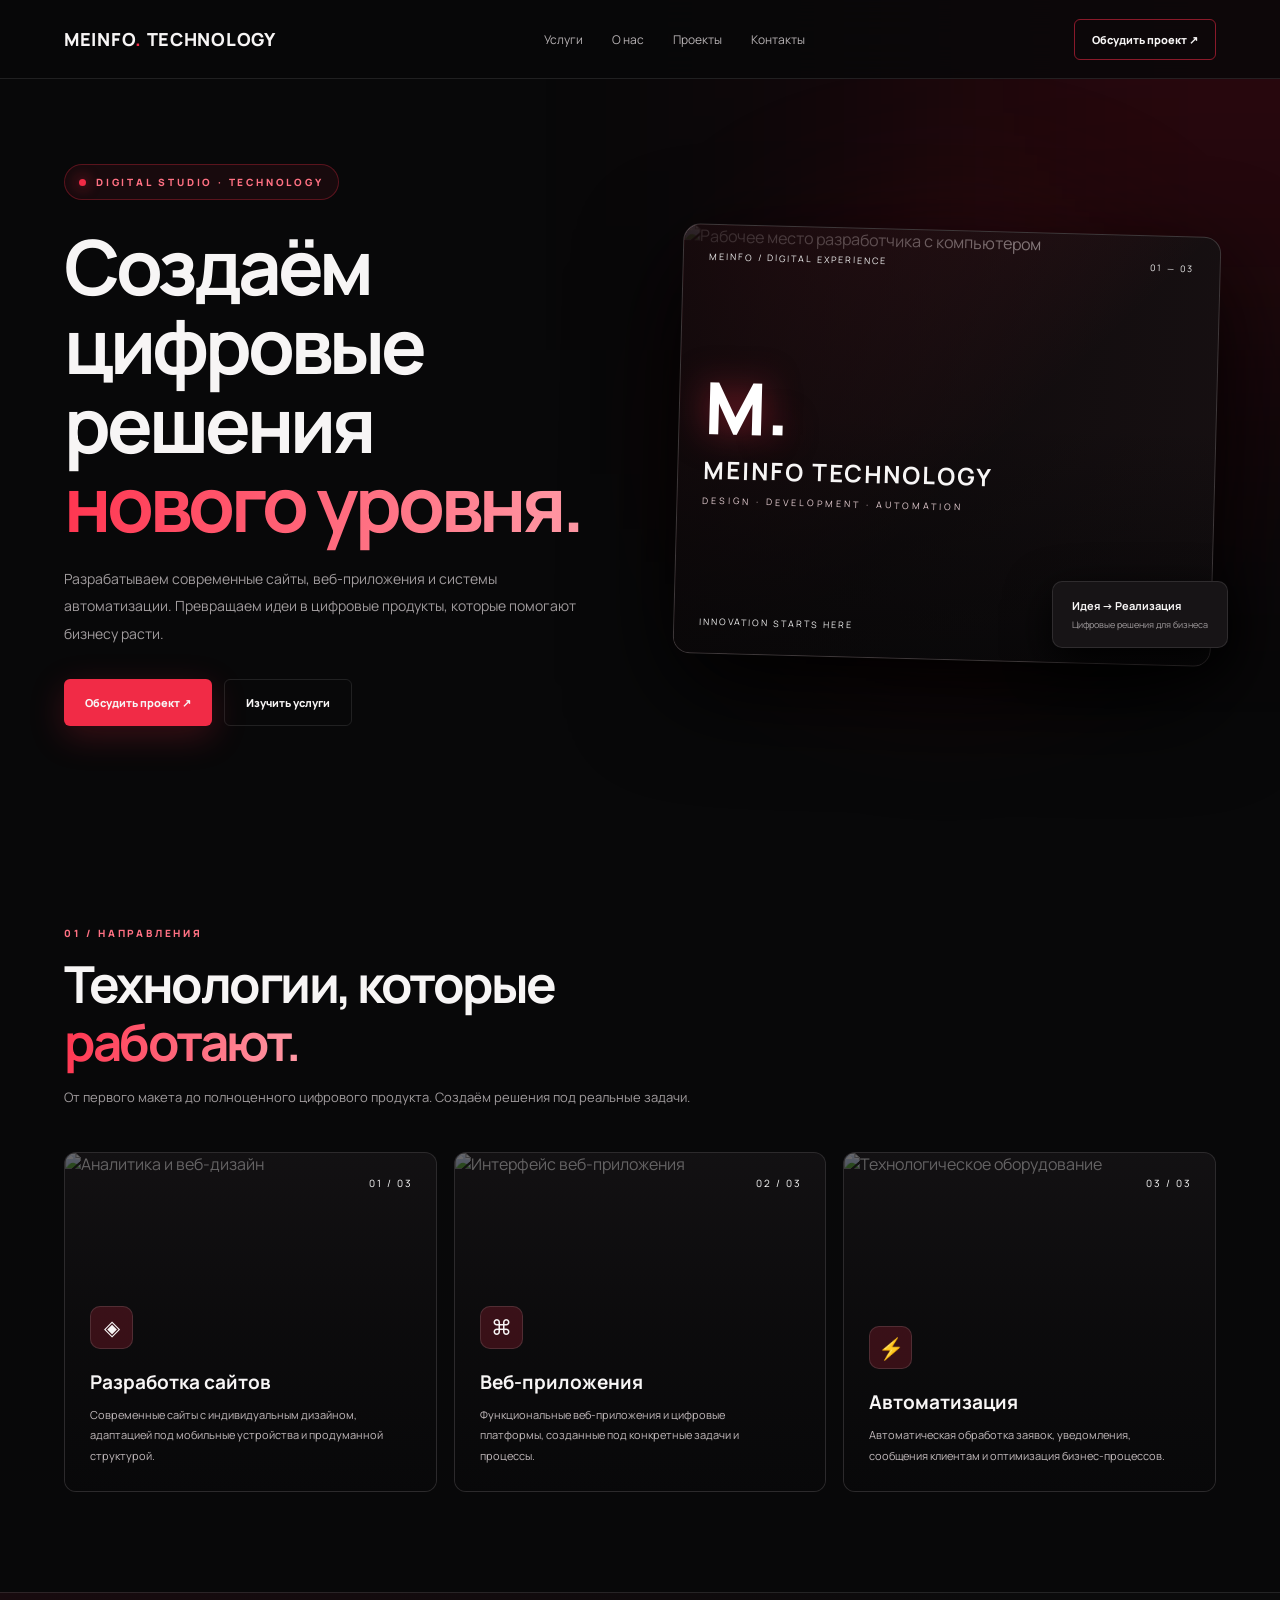
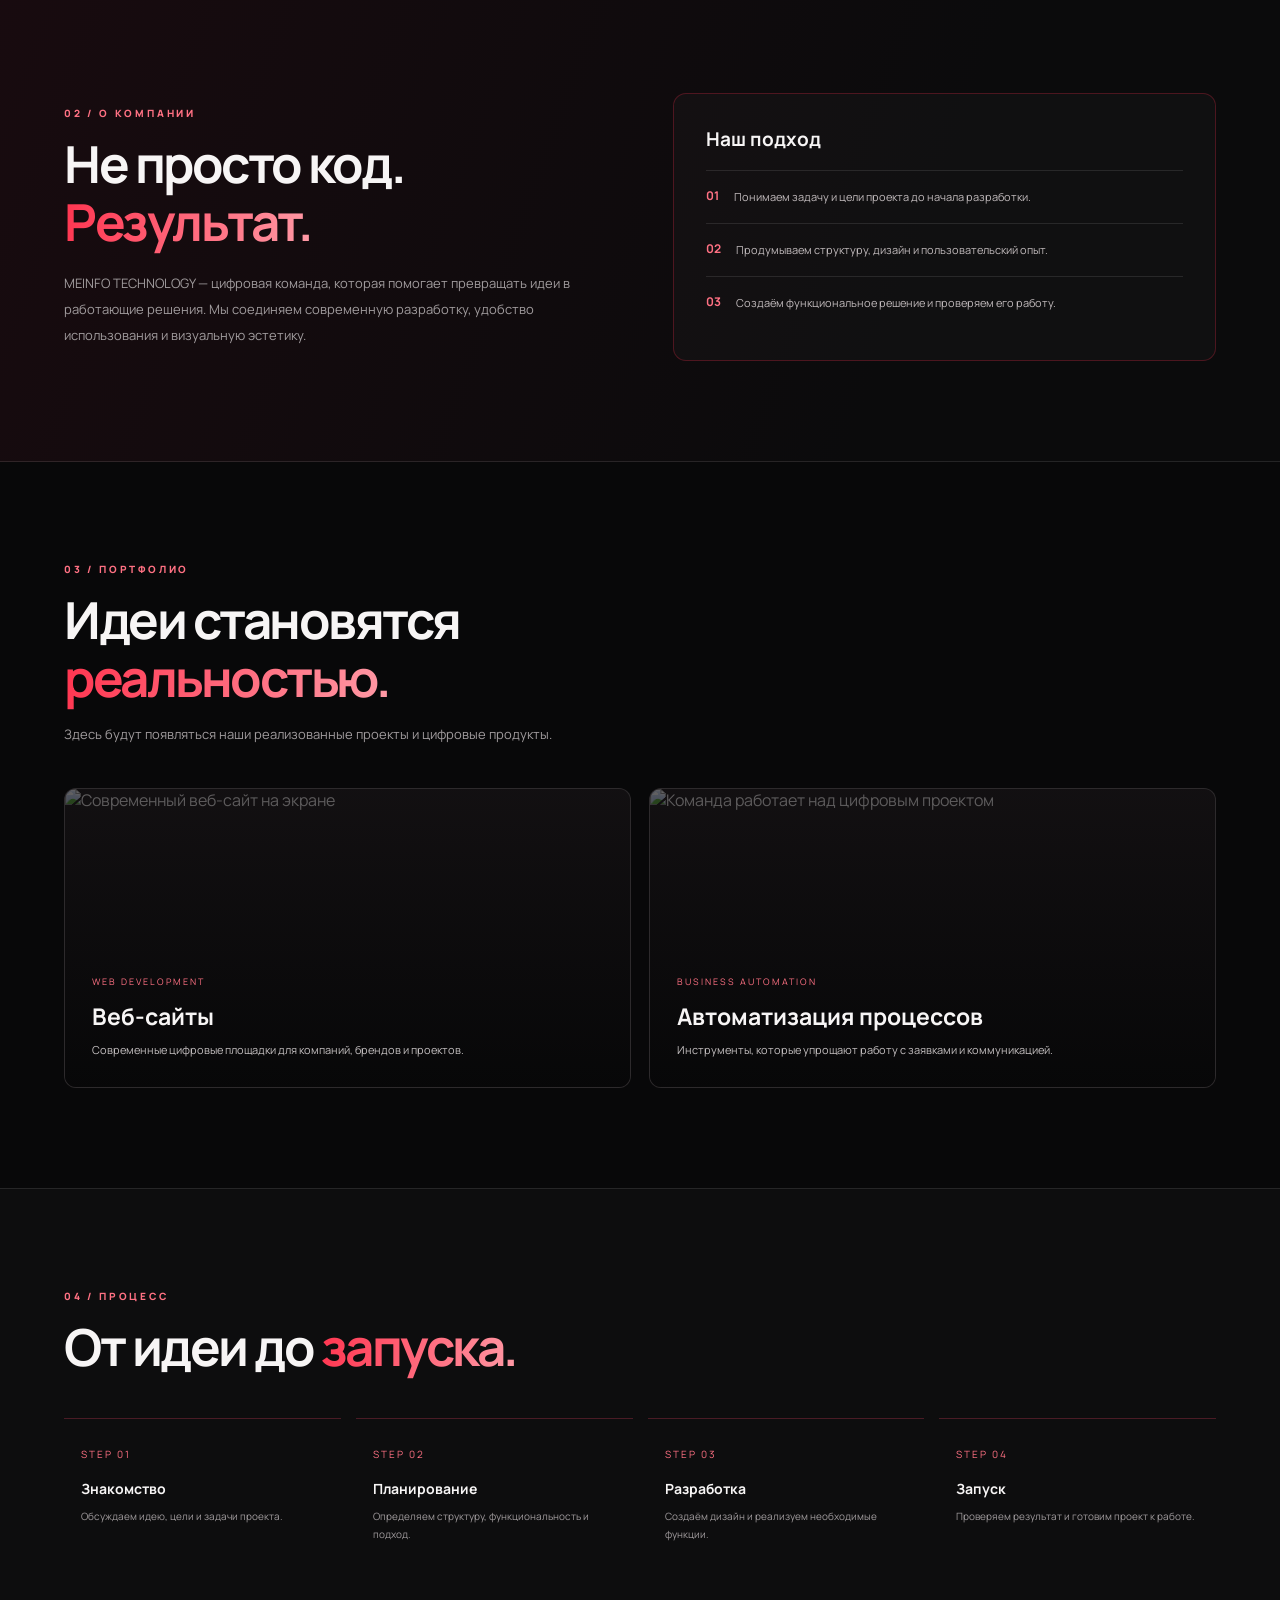
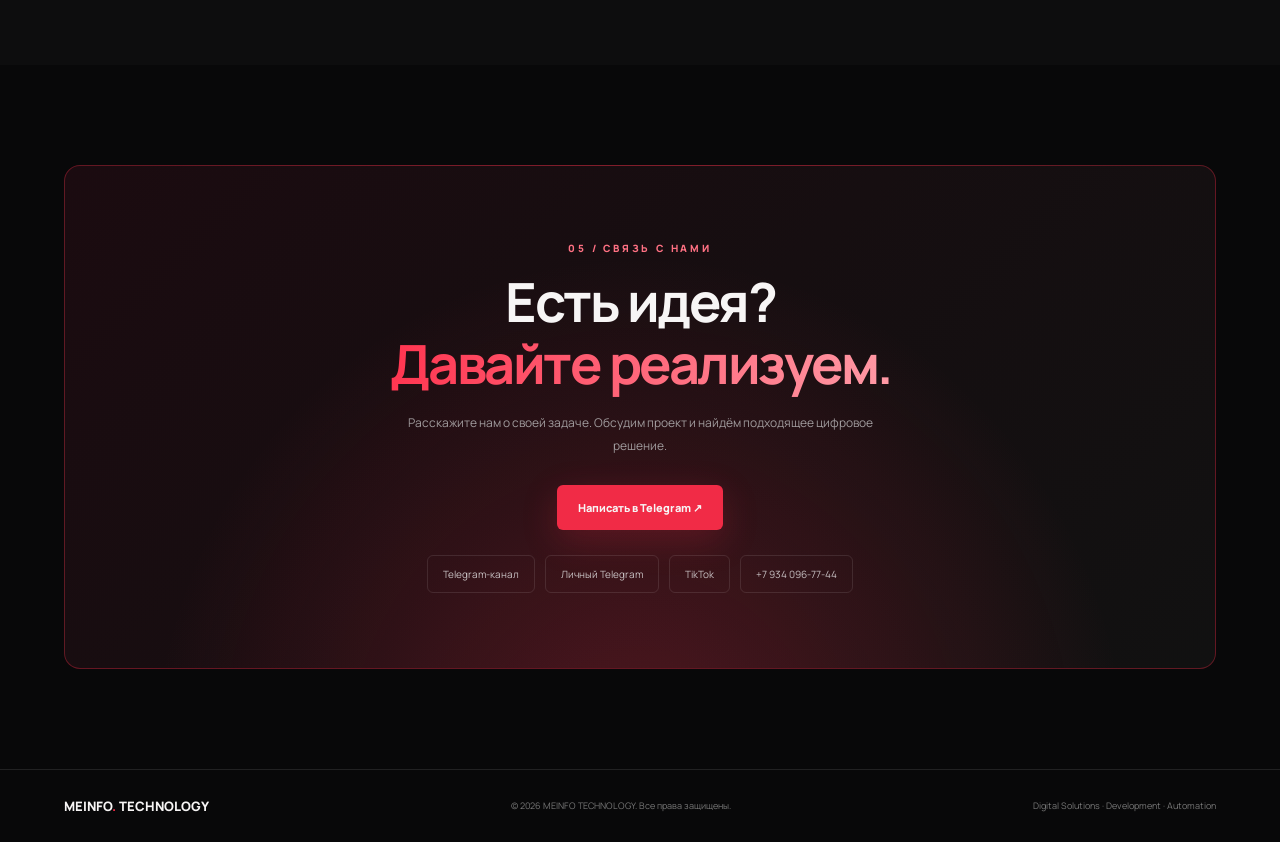
==== commit bd2e4562: "Update index.html" ====
--- a/index.html
+++ b/index.html
@@ -1,519 +1,295 @@
-
 <!DOCTYPE html>
 <html lang="ru">
 <head>
-<meta charset="UTF-8">
-<meta name="viewport" content="width=device-width, initial-scale=1.0">
-<meta name="theme-color" content="#090909">
-<meta name="description" content="MEINFO TECHNOLOGY — разработка современных сайтов, веб-приложений и автоматизация бизнес-процессов.">
-<title>MEINFO TECHNOLOGY — Digital Studio</title>
-
-<link rel="preconnect" href="https://fonts.googleapis.com">
-<link rel="preconnect" href="https://fonts.gstatic.com" crossorigin>
-<link href="https://fonts.googleapis.com/css2?family=Manrope:wght@400;500;600;700;800&display=swap" rel="stylesheet">
-
-<style>
-:root {
-  --bg:#090909;
-  --surface:#111111;
-  --red:#ed263e;
-  --red2:#ff5365;
-  --text:#f5f5f5;
-  --muted:#929292;
-  --line:rgba(255,255,255,.09);
-}
-*{margin:0;padding:0;box-sizing:border-box}
-html{scroll-behavior:smooth}
-body{
-  background:var(--bg);
-  color:var(--text);
-  font-family:Manrope,Arial,sans-serif;
-  overflow-x:hidden;
-}
-body::before{
-  content:"";
-  position:fixed;
-  width:650px;height:650px;
-  top:-300px;right:-220px;
-  background:rgba(190,10,35,.17);
-  filter:blur(150px);
-  pointer-events:none;z-index:-1;
-}
-a{color:inherit;text-decoration:none}
-.container{width:min(1160px,90%);margin:auto}
-header{
-  position:sticky;top:0;z-index:20;
-  background:rgba(9,9,9,.78);
-  backdrop-filter:blur(18px);
-  border-bottom:1px solid var(--line);
-}
-nav{
-  min-height:78px;
-  display:flex;align-items:center;
-  justify-content:space-between;gap:25px;
-}
-.logo{font-size:19px;font-weight:800;letter-spacing:1px}
-.logo span{color:var(--red)}
-.navlinks{display:flex;gap:30px}
-.navlinks a{
-  color:#aaa;font-size:12px;
-  transition:.25s;
-}
-.navlinks a:hover{color:white}
-.nav-cta{
-  border:1px solid rgba(237,38,62,.55);
-  padding:11px 17px;border-radius:7px;
-  color:white;font-size:12px;
-  transition:.3s;
-}
-.nav-cta:hover{background:var(--red)}
-.hero{
-  min-height:730px;
-  display:grid;grid-template-columns:1.05fr .95fr;
-  align-items:center;gap:45px;
-  padding:95px 0 110px;
-}
-.eyebrow{
-  display:inline-flex;align-items:center;gap:10px;
-  color:#ff8795;font-size:11px;
-  letter-spacing:2px;text-transform:uppercase;
-  border:1px solid rgba(237,38,62,.3);
-  background:rgba(237,38,62,.07);
-  border-radius:40px;padding:10px 15px;
-}
-.dot{
-  width:7px;height:7px;border-radius:50%;
-  background:var(--red);
-  box-shadow:0 0 15px var(--red);
-}
-h1{
-  font-size:clamp(43px,6.4vw,78px);
-  line-height:1.05;letter-spacing:-4px;
-  margin:28px 0;
-}
-.gradient{
-  background:linear-gradient(100deg,#ff304b,#ff8b98);
-  -webkit-background-clip:text;background-clip:text;
-  color:transparent;
-}
-.hero-copy{
-  color:var(--muted);font-size:15px;
-  line-height:1.9;max-width:520px;
-}
-.actions{display:flex;gap:13px;flex-wrap:wrap;margin-top:35px}
-.btn{
-  display:inline-flex;align-items:center;justify-content:center;
-  padding:16px 23px;border-radius:7px;
-  font-size:12px;font-weight:800;
-  transition:.3s;border:1px solid transparent;
-}
-.btn-primary{
-  color:white;background:var(--red);
-  box-shadow:0 10px 35px rgba(237,38,62,.2);
-}
-.btn-primary:hover{
-  transform:translateY(-4px);
-  box-shadow:0 15px 40px rgba(237,38,62,.35);
-}
-.btn-outline{border-color:var(--line);color:white}
-.btn-outline:hover{border-color:var(--red);transform:translateY(-4px)}
-.hero-visual{
-  position:relative;min-height:470px;
-  display:flex;align-items:center;justify-content:center;
-}
-.visual-glow{
-  position:absolute;width:350px;height:350px;
-  background:rgba(207,13,40,.25);
-  filter:blur(100px);border-radius:50%;
-}
-.visual-frame{
-  position:relative;width:100%;max-width:490px;
-  min-height:410px;overflow:hidden;
-  border:1px solid rgba(255,255,255,.15);
-  border-radius:18px;
-  background:
-    linear-gradient(145deg,rgba(255,255,255,.09),transparent 45%),
-    linear-gradient(135deg,#241014,#111,#090909);
-  box-shadow:0 35px 100px rgba(0,0,0,.6);
-  padding:24px;
-  transform:rotate(2deg);
-}
-.frame-top{display:flex;justify-content:space-between;align-items:center}
-.frame-dots{display:flex;gap:6px}
-.frame-dots i{width:7px;height:7px;border-radius:50%;background:#555}
-.frame-label{font-size:10px;color:#999;letter-spacing:2px}
-.visual-content{
-  height:300px;display:flex;flex-direction:column;
-  justify-content:center;align-items:center;text-align:center;
-}
-.visual-mark{
-  width:115px;height:115px;border-radius:30px;
-  display:grid;place-items:center;
-  font-size:48px;font-weight:800;
-  color:white;
-  background:linear-gradient(145deg,#ff5365,#8c0b20);
-  box-shadow:0 15px 60px rgba(237,38,62,.3);
-  margin-bottom:25px;
-}
-.visual-content h2{font-size:27px;letter-spacing:3px}
-.visual-content p{color:#999;font-size:10px;letter-spacing:4px;margin-top:9px}
-.visual-bottom{
-  display:flex;justify-content:space-between;
-  color:#777;font-size:10px;border-top:1px solid var(--line);
-  padding-top:17px;
-}
-.floating{
-  position:absolute;right:-10px;bottom:40px;
-  background:#171717;border:1px solid var(--line);
-  border-radius:12px;padding:17px 20px;
-  box-shadow:0 15px 40px #000;
-}
-.floating strong{display:block;font-size:12px}
-.floating small{color:#999;font-size:10px}
-section{padding:105px 0}
-.section-head{max-width:650px;margin-bottom:45px}
-.section-label{
-  color:var(--red2);font-size:10px;
-  letter-spacing:3px;font-weight:800;
-  margin-bottom:17px;
-}
-h2.section-title{
-  font-size:clamp(32px,5vw,52px);
-  letter-spacing:-2px;line-height:1.15;
-}
-.section-description{
-  color:var(--muted);font-size:14px;
-  line-height:1.9;margin-top:18px;
-}
-.services-grid{
-  display:grid;grid-template-columns:repeat(3,1fr);gap:17px;
-}
-.service{
-  position:relative;overflow:hidden;
-  background:linear-gradient(145deg,#171717,#0e0e0e);
-  border:1px solid var(--line);
-  border-radius:13px;padding:30px;
-  min-height:275px;transition:.35s;
-}
-.service:hover{
-  transform:translateY(-8px);
-  border-color:rgba(237,38,62,.55);
-}
-.service::after{
-  content:"";position:absolute;width:130px;height:130px;
-  right:-75px;bottom:-80px;border-radius:50%;
-  background:rgba(237,38,62,.15);filter:blur(25px);
-}
-.service-icon{
-  width:48px;height:48px;border-radius:12px;
-  display:grid;place-items:center;
-  background:rgba(237,38,62,.12);
-  color:#ff6477;font-size:23px;margin-bottom:35px;
-}
-.service h3{font-size:18px;margin-bottom:13px}
-.service p{font-size:12px;color:var(--muted);line-height:1.9}
-.service-number{
-  position:absolute;right:25px;top:27px;
-  font-size:11px;color:#555;
-}
-.about{
-  background:linear-gradient(110deg,#170b0e,#0b0b0b 65%);
-  border-top:1px solid var(--line);
-  border-bottom:1px solid var(--line);
-}
-.about-grid{
-  display:grid;grid-template-columns:1fr 1fr;
-  align-items:center;gap:65px;
-}
-.about-copy p{
-  color:var(--muted);font-size:14px;line-height:2;
-  margin-top:22px;
-}
-.about-panel{
-  padding:35px;border:1px solid rgba(237,38,62,.25);
-  background:rgba(255,255,255,.025);
-  border-radius:15px;
-}
-.about-panel h3{font-size:20px;margin-bottom:22px}
-.about-point{
-  display:flex;gap:14px;padding:17px 0;
-  border-top:1px solid var(--line);
-}
-.about-point b{color:var(--red2)}
-.about-point span{font-size:12px;color:#bbb;line-height:1.7}
-.projects-grid{
-  display:grid;grid-template-columns:1fr 1fr;gap:18px;
-}
-.project-card{
-  min-height:260px;padding:30px;
-  border-radius:14px;border:1px solid var(--line);
-  background:
-    radial-gradient(ellipse at 85% 20%,rgba(237,38,62,.18),transparent 50%),
-    linear-gradient(145deg,#191919,#0d0d0d);
-  display:flex;flex-direction:column;justify-content:space-between;
-  transition:.3s;
-}
-.project-card:hover{border-color:rgba(237,38,62,.5);transform:translateY(-5px)}
-.project-card small{color:var(--red2);letter-spacing:2px;font-size:10px}
-.project-card h3{font-size:25px;margin:18px 0 10px}
-.project-card p{color:var(--muted);font-size:12px;line-height:1.8}
-.project-arrow{align-self:flex-end;color:var(--red2);font-size:24px}
-.process{
-  border-top:1px solid var(--line);
-  background:#0d0d0d;
-}
-.process-grid{display:grid;grid-template-columns:repeat(4,1fr);gap:15px}
-.step{padding:23px 18px;border-top:1px solid #3a171d}
-.step-number{color:var(--red2);font-size:11px;letter-spacing:2px}
-.step h3{font-size:15px;margin:17px 0 10px}
-.step p{font-size:11px;color:var(--muted);line-height:1.8}
-.contact-box{
-  position:relative;overflow:hidden;text-align:center;
-  padding:75px 25px;border-radius:18px;
-  border:1px solid rgba(237,38,62,.35);
-  background:
-    radial-gradient(ellipse at 50% 120%,rgba(237,38,62,.25),transparent 60%),
-    linear-gradient(135deg,#1b0b0f,#111);
-}
-.contact-box h2{font-size:clamp(34px,5vw,55px);letter-spacing:-2px}
-.contact-box p{
-  color:var(--muted);font-size:13px;
-  line-height:1.8;max-width:520px;margin:20px auto 30px;
-}
-.socials{
-  display:flex;justify-content:center;gap:12px;
-  flex-wrap:wrap;margin-top:28px;
-}
-.socials a{
-  border:1px solid var(--line);padding:12px 17px;
-  border-radius:7px;color:#bbb;font-size:11px;
-  transition:.25s;
-}
-.socials a:hover{border-color:var(--red);color:white}
-footer{padding:30px 0;border-top:1px solid var(--line)}
-.footer-row{
-  display:flex;justify-content:space-between;
-  align-items:center;gap:20px;flex-wrap:wrap;
-}
-.footer-row p{font-size:10px;color:#777}
-.footer-brand{font-size:14px;font-weight:800}
-.footer-brand span{color:var(--red)}
-.reveal{animation:rise .9s ease both}
-@keyframes rise{
-  from{opacity:0;transform:translateY(25px)}
-  to{opacity:1;transform:translateY(0)}
-}
-@media(max-width:850px){
-  .hero{grid-template-columns:1fr;padding:80px 0}
-  .hero-visual{min-height:400px}
-  .about-grid{grid-template-columns:1fr;gap:35px}
-  .services-grid{grid-template-columns:1fr 1fr}
-  .process-grid{grid-template-columns:1fr 1fr}
-}
-@media(max-width:600px){
-  nav{min-height:70px;flex-wrap:wrap;padding:17px 0}
-  .navlinks{order:3;width:100%;justify-content:space-between;gap:8px}
-  .navlinks a{font-size:10px}
-  .nav-cta{font-size:10px;padding:9px 12px}
-  .hero{padding:65px 0 75px;gap:25px}
-  h1{letter-spacing:-2.5px}
-  .hero-copy{font-size:13px}
-  .hero-visual{min-height:340px}
-  .visual-frame{min-height:330px;padding:18px}
-  .visual-content{height:235px}
-  .visual-mark{width:85px;height:85px;font-size:36px}
-  .visual-content h2{font-size:21px}
-  .floating{right:-3px;bottom:15px}
-  section{padding:75px 0}
-  .services-grid,.projects-grid{grid-template-columns:1fr}
-  .service{min-height:220px}
-  .process-grid{grid-template-columns:1fr 1fr}
-  .contact-box{padding:55px 18px}
-  .footer-row{align-items:flex-start;flex-direction:column}
-}
-@media(prefers-reduced-motion:reduce){
-  *,*::before,*::after{scroll-behavior:auto!important;animation:none!important;transition:none!important}
-}
-</style>
+  <meta charset="UTF-8">
+  <meta name="viewport" content="width=device-width, initial-scale=1.0">
+  <meta name="theme-color" content="#090909">
+  <meta name="description" content="MEINFO TECHNOLOGY — разработка современных сайтов, веб-приложений и автоматизация бизнес-процессов.">
+  <title>MEINFO TECHNOLOGY — Digital Studio</title>
+  <link rel="preconnect" href="https://fonts.googleapis.com">
+  <link rel="preconnect" href="https://fonts.gstatic.com" crossorigin>
+  <link href="https://fonts.googleapis.com/css2?family=Manrope:wght@400;500;600;700;800&display=swap" rel="stylesheet">
+  <style>
+    :root {
+      --bg:#080809; --panel:#111113; --red:#f12b46; --red2:#ff7183;
+      --text:#f7f5f5; --muted:#a09b9d; --line:rgba(255,255,255,.10);
+      --width:1180px;
+    }
+    *{box-sizing:border-box;margin:0;padding:0}
+    html{scroll-behavior:smooth;scroll-padding-top:90px}
+    body{background:var(--bg);color:var(--text);font-family:Manrope,Arial,sans-serif;overflow-x:hidden}
+    body:before{content:"";position:fixed;z-index:-1;pointer-events:none;width:650px;height:650px;right:-280px;top:-300px;background:rgba(190,8,38,.20);filter:blur(150px)}
+    a{color:inherit;text-decoration:none}
+    img{display:block;width:100%;height:100%;object-fit:cover}
+    .container{width:min(var(--width),90%);margin:auto}
+    .site-header{position:sticky;top:0;z-index:50;background:rgba(8,8,9,.82);backdrop-filter:blur(20px);border-bottom:1px solid var(--line)}
+    .nav{min-height:78px;display:flex;align-items:center;justify-content:space-between;gap:25px}
+    .logo{font-size:18px;font-weight:800;letter-spacing:.7px;white-space:nowrap}
+    .logo span,.footer-logo span{color:var(--red)}
+    .nav-links{display:flex;align-items:center;gap:29px}
+    .nav-links a{font-size:12px;color:#b7b2b4;transition:.25s}
+    .nav-links a:hover{color:#fff}
+    .nav-cta{font-size:11px;font-weight:800;padding:12px 17px;border:1px solid rgba(241,43,70,.55);border-radius:6px;transition:.25s;white-space:nowrap}
+    .nav-cta:hover{background:var(--red);border-color:var(--red)}
+    .hero{min-height:690px;display:grid;grid-template-columns:1.02fr .98fr;align-items:center;gap:55px;padding:85px 0 100px}
+    .eyebrow,.section-label{color:var(--red2);font-size:10px;font-weight:800;letter-spacing:2.8px;text-transform:uppercase}
+    .eyebrow{display:inline-flex;align-items:center;gap:10px;padding:10px 14px;border:1px solid rgba(241,43,70,.3);background:rgba(241,43,70,.07);border-radius:30px}
+    .pulse{width:7px;height:7px;background:var(--red);border-radius:50%;box-shadow:0 0 14px var(--red)}
+    h1{font-size:clamp(43px,6.1vw,76px);line-height:1.04;letter-spacing:-4px;margin:27px 0 22px}
+    .gradient{background:linear-gradient(100deg,#ff344f,#ff9aa6);-webkit-background-clip:text;background-clip:text;color:transparent}
+    .hero-copy{max-width:520px;color:var(--muted);font-size:14px;line-height:1.95}
+    .actions{display:flex;flex-wrap:wrap;gap:12px;margin-top:32px}
+    .btn{display:inline-flex;align-items:center;justify-content:center;padding:15px 21px;border-radius:6px;font-size:11px;font-weight:800;transition:.25s}
+    .btn-primary{background:var(--red);box-shadow:0 10px 35px rgba(241,43,70,.22)}
+    .btn-primary:hover{transform:translateY(-4px);box-shadow:0 15px 40px rgba(241,43,70,.38)}
+    .btn-ghost{border:1px solid var(--line)}
+    .btn-ghost:hover{border-color:var(--red);transform:translateY(-3px)}
+    .hero-art{position:relative;min-height:475px;display:flex;align-items:center;justify-content:center}
+    .hero-art:before{content:"";position:absolute;width:350px;height:350px;border-radius:50%;background:rgba(210,12,45,.27);filter:blur(100px)}
+    .hero-image{position:relative;width:100%;height:430px;overflow:hidden;border:1px solid rgba(255,255,255,.17);border-radius:17px;background:#171012;box-shadow:0 35px 100px #000;transform:rotate(1.5deg)}
+    .hero-image img{opacity:.74;filter:saturate(.78);transition:transform .8s}
+    .hero-image:hover img{transform:scale(1.06)}
+    .hero-image:after{content:"";position:absolute;inset:0;background:linear-gradient(90deg,rgba(9,7,8,.8),rgba(9,7,8,.08)),linear-gradient(0deg,rgba(8,8,9,.85),transparent 55%),linear-gradient(135deg,rgba(241,43,70,.24),transparent 55%)}
+    .hero-image-content{position:absolute;z-index:2;inset:0;display:flex;flex-direction:column;justify-content:space-between;padding:25px}
+    .image-top,.image-bottom{display:flex;justify-content:space-between;align-items:center;font-size:9px;letter-spacing:2px;color:#eee}
+    .image-center{max-width:330px}
+    .image-center .monogram{font-size:72px;line-height:1;font-weight:800;color:#fff;text-shadow:0 0 35px rgba(241,43,70,.5)}
+    .image-center h2{font-size:24px;letter-spacing:2px;margin-top:10px}
+    .image-center p{font-size:9px;letter-spacing:3px;color:#e4cdd1;margin-top:8px}
+    .floating-note{position:absolute;z-index:3;right:-12px;bottom:35px;padding:16px 19px;background:#171416;border:1px solid var(--line);border-radius:10px;box-shadow:0 15px 45px #000}
+    .floating-note strong{display:block;font-size:11px}
+    .floating-note small{display:block;color:var(--muted);font-size:9px;margin-top:5px}
+    section{padding:100px 0}
+    .section-head{max-width:660px;margin-bottom:42px}
+    .section-title{font-size:clamp(32px,4.8vw,51px);line-height:1.13;letter-spacing:-2.5px;margin-top:15px}
+    .section-description{color:var(--muted);font-size:13px;line-height:1.9;margin-top:15px}
+    .services-grid{display:grid;grid-template-columns:repeat(3,1fr);gap:17px}
+    .service{position:relative;min-height:340px;overflow:hidden;border:1px solid var(--line);border-radius:12px;background:#141214;transition:.35s}
+    .service:hover{transform:translateY(-7px);border-color:rgba(241,43,70,.6)}
+    .service-photo{position:absolute;inset:0}
+    .service-photo img{opacity:.43;transition:transform .7s,opacity .4s}
+    .service:hover .service-photo img{transform:scale(1.07);opacity:.58}
+    .service:after{content:"";position:absolute;inset:0;background:linear-gradient(0deg,rgba(8,8,9,.98),rgba(8,8,9,.68) 48%,rgba(8,8,9,.12))}
+    .service-content{position:absolute;z-index:2;inset:0;padding:25px;display:flex;flex-direction:column;justify-content:flex-end}
+    .service-number{position:absolute;top:23px;right:23px;color:#fff;font-size:10px;letter-spacing:2px}
+    .service-icon{width:43px;height:43px;display:grid;place-items:center;border-radius:10px;background:rgba(241,43,70,.2);border:1px solid rgba(255,255,255,.12);font-size:21px;margin-bottom:20px}
+    .service h3{font-size:19px;margin-bottom:10px}
+    .service p{font-size:11px;color:#c2babc;line-height:1.85;max-width:310px}
+    .about{background:linear-gradient(110deg,#180b0f,#0b0b0c 70%);border-top:1px solid var(--line);border-bottom:1px solid var(--line)}
+    .about-grid{display:grid;grid-template-columns:1fr 1fr;align-items:center;gap:65px}
+    .about-copy p{color:var(--muted);font-size:13px;line-height:2;margin-top:20px}
+    .about-panel{padding:32px;border:1px solid rgba(241,43,70,.27);border-radius:13px;background:rgba(255,255,255,.025)}
+    .about-panel h3{font-size:19px;margin-bottom:18px}
+    .about-point{display:flex;gap:15px;padding:16px 0;border-top:1px solid var(--line)}
+    .about-point b{color:var(--red2);font-size:12px}
+    .about-point span{font-size:11px;color:#c1babc;line-height:1.8}
+    .projects-grid{display:grid;grid-template-columns:1fr 1fr;gap:18px}
+    .project-card{position:relative;min-height:300px;overflow:hidden;border:1px solid var(--line);border-radius:12px;background:#151214}
+    .project-card img{position:absolute;inset:0;opacity:.43;transition:transform .7s,opacity .4s}
+    .project-card:hover img{transform:scale(1.06);opacity:.58}
+    .project-card:after{content:"";position:absolute;inset:0;background:linear-gradient(0deg,rgba(7,7,8,.98),rgba(7,7,8,.2))}
+    .project-content{position:absolute;z-index:2;inset:0;padding:27px;display:flex;flex-direction:column;justify-content:flex-end}
+    .project-content small{color:var(--red2);font-size:9px;letter-spacing:2px}
+    .project-content h3{font-size:23px;margin:12px 0 8px}
+    .project-content p{max-width:420px;color:#c4bfc0;font-size:11px;line-height:1.8}
+    .process{background:#0d0d0e;border-top:1px solid var(--line)}
+    .process-grid{display:grid;grid-template-columns:repeat(4,1fr);gap:15px}
+    .step{padding:22px 17px;border-top:1px solid #4a1b25}
+    .step-number{font-size:10px;color:var(--red2);letter-spacing:2px}
+    .step h3{font-size:14px;margin:16px 0 9px}
+    .step p{font-size:10px;color:var(--muted);line-height:1.8}
+    .contact-box{position:relative;overflow:hidden;text-align:center;padding:75px 25px;border:1px solid rgba(241,43,70,.35);border-radius:16px;background:radial-gradient(ellipse at 50% 120%,rgba(241,43,70,.27),transparent 60%),linear-gradient(135deg,#1b0b10,#111)}
+    .contact-box h2{font-size:clamp(34px,5vw,54px);letter-spacing:-2.5px;line-height:1.15;margin-top:15px}
+    .contact-box>p{max-width:520px;margin:18px auto 27px;color:var(--muted);font-size:12px;line-height:1.9}
+    .socials{display:flex;justify-content:center;gap:10px;flex-wrap:wrap;margin-top:25px}
+    .socials a{padding:11px 15px;border:1px solid var(--line);border-radius:6px;color:#c8c1c3;font-size:10px;transition:.25s}
+    .socials a:hover{border-color:var(--red);color:#fff}
+    footer{padding:27px 0;border-top:1px solid var(--line)}
+    .footer-row{display:flex;align-items:center;justify-content:space-between;gap:15px;flex-wrap:wrap}
+    .footer-logo{font-size:13px;font-weight:800}
+    .footer-row p{font-size:9px;color:#777}
+    .reveal{animation:rise .8s ease both}
+    @keyframes rise{from{opacity:0;transform:translateY(22px)}to{opacity:1;transform:translateY(0)}}
+    @media(max-width:850px){
+      .hero{grid-template-columns:1fr;padding:70px 0 80px;gap:35px}
+      .hero-art{min-height:390px}
+      .hero-image{height:380px}
+      .about-grid{grid-template-columns:1fr;gap:35px}
+      .services-grid{grid-template-columns:1fr 1fr}
+      .process-grid{grid-template-columns:1fr 1fr}
+    }
+    @media(max-width:600px){
+      .nav{min-height:68px;flex-wrap:wrap;padding:14px 0}
+      .logo{font-size:15px}
+      .nav-links{order:3;width:100%;justify-content:space-between;gap:7px}
+      .nav-links a{font-size:10px}
+      .nav-cta{font-size:9px;padding:10px 11px}
+      h1{font-size:clamp(42px,12vw,58px);letter-spacing:-2.8px}
+      .hero{padding:58px 0 65px}
+      .hero-copy{font-size:12px}
+      .hero-art{min-height:325px}
+      .hero-image{height:315px}
+      .hero-image-content{padding:17px}
+      .image-center .monogram{font-size:56px}
+      .image-center h2{font-size:18px}
+      .floating-note{right:-4px;bottom:13px;padding:12px 14px}
+      section{padding:72px 0}
+      .services-grid,.projects-grid{grid-template-columns:1fr}
+      .service{min-height:300px}
+      .project-card{min-height:260px}
+      .process-grid{grid-template-columns:1fr 1fr;gap:10px}
+      .about-panel{padding:23px}
+      .contact-box{padding:52px 17px}
+      .footer-row{align-items:flex-start;flex-direction:column}
+    }
+    @media(prefers-reduced-motion:reduce){*,*:before,*:after{scroll-behavior:auto!important;animation:none!important;transition:none!important}}
+  </style>
 </head>
-
 <body>
-<header>
-  <div class="container">
-    <nav>
-      <a class="logo" href="#">MEINFO<span>.</span> TECHNOLOGY</a>
-      <div class="navlinks">
-        <a href="#services">Услуги</a>
-        <a href="#about">О нас</a>
-        <a href="#projects">Проекты</a>
-        <a href="#contact">Контакты</a>
-      </div>
-      <a class="nav-cta" href="https://t.me/NKTIIA_1" target="_blank" rel="noopener">Обсудить проект ↗</a>
-    </nav>
-  </div>
-</header>
-
-<main>
-  <div class="container">
-    <section class="hero">
-      <div class="reveal">
-        <div class="eyebrow"><span class="dot"></span> DIGITAL STUDIO · TECHNOLOGY</div>
-        <h1>Создаём цифровые решения <span class="gradient">нового уровня.</span></h1>
-        <p class="hero-copy">
-          Разрабатываем современные сайты, веб-приложения
-          и системы автоматизации. Превращаем идеи в цифровые
-          продукты, которые помогают бизнесу расти.
-        </p>
-        <div class="actions">
-          <a class="btn btn-primary" href="#contact">Обсудить проект ↗</a>
-          <a class="btn btn-outline" href="#services">Изучить услуги</a>
-        </div>
-      </div>
-
-      <div class="hero-visual">
-        <div class="visual-glow"></div>
-        <div class="visual-frame">
-          <div class="frame-top">
-            <div class="frame-dots"><i></i><i></i><i></i></div>
-            <div class="frame-label">MEINFO / DIGITAL EXPERIENCE</div>
+  <header class="site-header">
+    <div class="container">
+      <nav class="nav">
+        <a class="logo" href="#">MEINFO<span>.</span> TECHNOLOGY</a>
+        <div class="nav-links">
+          <a href="#services">Услуги</a>
+          <a href="#about">О нас</a>
+          <a href="#projects">Проекты</a>
+          <a href="#contact">Контакты</a>
+        </div>
+        <a class="nav-cta" href="https://t.me/NKTIIA_1" target="_blank" rel="noopener noreferrer">Обсудить проект ↗</a>
+      </nav>
+    </div>
+  </header>
+
+  <main>
+    <div class="container">
+      <section class="hero">
+        <div class="reveal">
+          <div class="eyebrow"><span class="pulse"></span> DIGITAL STUDIO · TECHNOLOGY</div>
+          <h1>Создаём цифровые решения <span class="gradient">нового уровня.</span></h1>
+          <p class="hero-copy">Разрабатываем современные сайты, веб-приложения и системы автоматизации. Превращаем идеи в цифровые продукты, которые помогают бизнесу расти.</p>
+          <div class="actions">
+            <a class="btn btn-primary" href="#contact">Обсудить проект ↗</a>
+            <a class="btn btn-ghost" href="#services">Изучить услуги</a>
           </div>
-          <div class="visual-content">
-            <div class="visual-mark">M</div>
-            <h2>MEINFO TECHNOLOGY</h2>
-            <p>DESIGN · DEVELOPMENT · AUTOMATION</p>
+        </div>
+        <div class="hero-art">
+          <div class="hero-image">
+            <img src="https://images.unsplash.com/photo-1498050108023-c5249f4df085?auto=format&fit=crop&w=1400&q=85" alt="Рабочее место разработчика с компьютером">
+            <div class="hero-image-content">
+              <div class="image-top"><span>MEINFO / DIGITAL EXPERIENCE</span><span>01 — 03</span></div>
+              <div class="image-center">
+                <div class="monogram">M.</div>
+                <h2>MEINFO TECHNOLOGY</h2>
+                <p>DESIGN · DEVELOPMENT · AUTOMATION</p>
+              </div>
+              <div class="image-bottom"><span>INNOVATION STARTS HERE</span><span>2026</span></div>
+            </div>
           </div>
-          <div class="visual-bottom">
-            <span>INNOVATION STARTS HERE</span>
-            <span>2026</span>
+          <div class="floating-note"><strong>Идея → Реализация</strong><small>Цифровые решения для бизнеса</small></div>
+        </div>
+      </section>
+    </div>
+
+    <section id="services">
+      <div class="container">
+        <div class="section-head">
+          <div class="section-label">01 / НАПРАВЛЕНИЯ</div>
+          <h2 class="section-title">Технологии, которые <span class="gradient">работают.</span></h2>
+          <p class="section-description">От первого макета до полноценного цифрового продукта. Создаём решения под реальные задачи.</p>
+        </div>
+        <div class="services-grid">
+          <article class="service">
+            <div class="service-photo"><img src="https://images.unsplash.com/photo-1460925895917-afdab827c52f?auto=format&fit=crop&w=1000&q=85" alt="Аналитика и веб-дизайн"></div>
+            <div class="service-content"><span class="service-number">01 / 03</span><div class="service-icon">◈</div><h3>Разработка сайтов</h3><p>Современные сайты с индивидуальным дизайном, адаптацией под мобильные устройства и продуманной структурой.</p></div>
+          </article>
+          <article class="service">
+            <div class="service-photo"><img src="https://images.unsplash.com/photo-1551650975-87deedd944c3?auto=format&fit=crop&w=1000&q=85" alt="Интерфейс веб-приложения"></div>
+            <div class="service-content"><span class="service-number">02 / 03</span><div class="service-icon">⌘</div><h3>Веб-приложения</h3><p>Функциональные веб-приложения и цифровые платформы, созданные под конкретные задачи и процессы.</p></div>
+          </article>
+          <article class="service">
+            <div class="service-photo"><img src="https://images.unsplash.com/photo-1518770660439-4636190af475?auto=format&fit=crop&w=1000&q=85" alt="Технологическое оборудование"></div>
+            <div class="service-content"><span class="service-number">03 / 03</span><div class="service-icon">⚡</div><h3>Автоматизация</h3><p>Автоматическая обработка заявок, уведомления, сообщения клиентам и оптимизация бизнес-процессов.</p></div>
+          </article>
+        </div>
+      </div>
+    </section>
+
+    <section class="about" id="about">
+      <div class="container about-grid">
+        <div class="about-copy">
+          <div class="section-label">02 / О КОМПАНИИ</div>
+          <h2 class="section-title">Не просто код.<br><span class="gradient">Результат.</span></h2>
+          <p>MEINFO TECHNOLOGY — цифровая команда, которая помогает превращать идеи в работающие решения. Мы соединяем современную разработку, удобство использования и визуальную эстетику.</p>
+        </div>
+        <div class="about-panel">
+          <h3>Наш подход</h3>
+          <div class="about-point"><b>01</b><span>Понимаем задачу и цели проекта до начала разработки.</span></div>
+          <div class="about-point"><b>02</b><span>Продумываем структуру, дизайн и пользовательский опыт.</span></div>
+          <div class="about-point"><b>03</b><span>Создаём функциональное решение и проверяем его работу.</span></div>
+        </div>
+      </div>
+    </section>
+
+    <section id="projects">
+      <div class="container">
+        <div class="section-head">
+          <div class="section-label">03 / ПОРТФОЛИО</div>
+          <h2 class="section-title">Идеи становятся <span class="gradient">реальностью.</span></h2>
+          <p class="section-description">Здесь будут появляться наши реализованные проекты и цифровые продукты.</p>
+        </div>
+        <div class="projects-grid">
+          <article class="project-card">
+            <img src="https://images.unsplash.com/photo-1487014679447-9f8336841d58?auto=format&fit=crop&w=1200&q=85" alt="Современный веб-сайт на экране">
+            <div class="project-content"><small>WEB DEVELOPMENT</small><h3>Веб-сайты</h3><p>Современные цифровые площадки для компаний, брендов и проектов.</p></div>
+          </article>
+          <article class="project-card">
+            <img src="https://images.unsplash.com/photo-1519389950473-47ba0277781c?auto=format&fit=crop&w=1200&q=85" alt="Команда работает над цифровым проектом">
+            <div class="project-content"><small>BUSINESS AUTOMATION</small><h3>Автоматизация процессов</h3><p>Инструменты, которые упрощают работу с заявками и коммуникацией.</p></div>
+          </article>
+        </div>
+      </div>
+    </section>
+
+    <section class="process">
+      <div class="container">
+        <div class="section-head">
+          <div class="section-label">04 / ПРОЦЕСС</div>
+          <h2 class="section-title">От идеи до <span class="gradient">запуска.</span></h2>
+        </div>
+        <div class="process-grid">
+          <div class="step"><span class="step-number">STEP 01</span><h3>Знакомство</h3><p>Обсуждаем идею, цели и задачи проекта.</p></div>
+          <div class="step"><span class="step-number">STEP 02</span><h3>Планирование</h3><p>Определяем структуру, функциональность и подход.</p></div>
+          <div class="step"><span class="step-number">STEP 03</span><h3>Разработка</h3><p>Создаём дизайн и реализуем необходимые функции.</p></div>
+          <div class="step"><span class="step-number">STEP 04</span><h3>Запуск</h3><p>Проверяем результат и готовим проект к работе.</p></div>
+        </div>
+      </div>
+    </section>
+
+    <section id="contact">
+      <div class="container">
+        <div class="contact-box">
+          <div class="section-label">05 / СВЯЗЬ С НАМИ</div>
+          <h2>Есть идея?<br><span class="gradient">Давайте реализуем.</span></h2>
+          <p>Расскажите нам о своей задаче. Обсудим проект и найдём подходящее цифровое решение.</p>
+          <a class="btn btn-primary" href="https://t.me/NKTIIA_1" target="_blank" rel="noopener noreferrer">Написать в Telegram ↗</a>
+          <div class="socials">
+            <a href="https://t.me/meinfoapp" target="_blank" rel="noopener noreferrer">Telegram-канал</a>
+            <a href="https://t.me/NKTIIA_1" target="_blank" rel="noopener noreferrer">Личный Telegram</a>
+            <a href="https://www.tiktok.com/@pusho_real" target="_blank" rel="noopener noreferrer">TikTok</a>
+            <a href="tel:+79340967744">+7 934 096-77-44</a>
           </div>
         </div>
-        <div class="floating">
-          <strong>Идея → Реализация</strong>
-          <small>Цифровые решения для бизнеса</small>
-        </div>
-      </div>
-    </section>
-  </div>
-
-  <section id="services">
-    <div class="container">
-      <div class="section-head">
-        <div class="section-label">01 / НАПРАВЛЕНИЯ</div>
-        <h2 class="section-title">Технологии, которые <span class="gradient">работают.</span></h2>
-        <p class="section-description">От первого макета до полноценного цифрового продукта. Создаём решения под реальные задачи.</p>
-      </div>
-
-      <div class="services-grid">
-        <article class="service">
-          <span class="service-number">01</span>
-          <div class="service-icon">◈</div>
-          <h3>Разработка сайтов</h3>
-          <p>Современные сайты с индивидуальным дизайном, адаптацией под мобильные устройства и продуманной структурой.</p>
-        </article>
-        <article class="service">
-          <span class="service-number">02</span>
-          <div class="service-icon">⌘</div>
-          <h3>Веб-приложения</h3>
-          <p>Функциональные веб-приложения и цифровые платформы, созданные под конкретные задачи и процессы.</p>
-        </article>
-        <article class="service">
-          <span class="service-number">03</span>
-          <div class="service-icon">⚡</div>
-          <h3>Автоматизация</h3>
-          <p>Автоматическая обработка заявок, уведомления, сообщения клиентам и оптимизация бизнес-процессов.</p>
-        </article>
-      </div>
+      </div>
+    </section>
+  </main>
+
+  <footer>
+    <div class="container footer-row">
+      <div class="footer-logo">MEINFO<span>.</span> TECHNOLOGY</div>
+      <p>© 2026 MEINFO TECHNOLOGY. Все права защищены.</p>
+      <p>Digital Solutions · Development · Automation</p>
     </div>
-  </section>
-
-  <section class="about" id="about">
-    <div class="container about-grid">
-      <div class="about-copy">
-        <div class="section-label">02 / О КОМПАНИИ</div>
-        <h2 class="section-title">Не просто код.<br><span class="gradient">Результат.</span></h2>
-        <p>
-          MEINFO TECHNOLOGY — цифровая команда, которая помогает
-          превращать идеи в работающие решения. Мы соединяем
-          современную разработку, удобство использования и
-          визуальную эстетику.
-        </p>
-      </div>
-      <div class="about-panel">
-        <h3>Наш подход</h3>
-        <div class="about-point"><b>01</b><span>Понимаем задачу и цели проекта до начала разработки.</span></div>
-        <div class="about-point"><b>02</b><span>Продумываем структуру, дизайн и пользовательский опыт.</span></div>
-        <div class="about-point"><b>03</b><span>Создаём функциональное решение и проверяем его работу.</span></div>
-      </div>
-    </div>
-  </section>
-
-  <section id="projects">
-    <div class="container">
-      <div class="section-head">
-        <div class="section-label">03 / ПОРТФОЛИО</div>
-        <h2 class="section-title">Идеи становятся <span class="gradient">реальностью.</span></h2>
-        <p class="section-description">Здесь будут появляться наши реализованные проекты и цифровые продукты.</p>
-      </div>
-      <div class="projects-grid">
-        <article class="project-card">
-          <div>
-            <small>WEB DEVELOPMENT</small>
-            <h3>Веб-сайты</h3>
-            <p>Современные цифровые площадки для компаний, брендов и проектов.</p>
-          </div>
-          <span class="project-arrow">↗</span>
-        </article>
-        <article class="project-card">
-          <div>
-            <small>BUSINESS AUTOMATION</small>
-            <h3>Автоматизация процессов</h3>
-            <p>Инструменты, которые упрощают работу с заявками и коммуникацией.</p>
-          </div>
-          <span class="project-arrow">↗</span>
-        </article>
-      </div>
-    </div>
-  </section>
-
-  <section class="process">
-    <div class="container">
-      <div class="section-head">
-        <div class="section-label">04 / ПРОЦЕСС</div>
-        <h2 class="section-title">От идеи до <span class="gradient">запуска.</span></h2>
-      </div>
-      <div class="process-grid">
-        <div class="step"><span class="step-number">STEP 01</span><h3>Знакомство</h3><p>Обсуждаем идею, цели и задачи проекта.</p></div>
-        <div class="step"><span class="step-number">STEP 02</span><h3>Планирование</h3><p>Определяем структуру, функциональность и подход.</p></div>
-        <div class="step"><span class="step-number">STEP 03</span><h3>Разработка</h3><p>Создаём дизайн и реализуем необходимые функции.</p></div>
-        <div class="step"><span class="step-number">STEP 04</span><h3>Запуск</h3><p>Проверяем результат и готовим проект к работе.</p></div>
-      </div>
-    </div>
-  </section>
-
-  <section id="contact">
-    <div class="container">
-      <div class="contact-box">
-        <div class="section-label">05 / СВЯЗЬ С НАМИ</div>
-        <h2>Есть идея?<br><span class="gradient">Давайте реализуем.</span></h2>
-        <p>Расскажите нам о своей задаче. Обсудим проект и найдём подходящее цифровое решение.</p>
-        <a class="btn btn-primary" href="https://t.me/NKTIIA_1" target="_blank" rel="noopener">Написать в Telegram ↗</a>
-        <div class="socials">
-          <a href="https://t.me/meinfoapp" target="_blank" rel="noopener">Telegram-канал</a>
-          <a href="https://t.me/NKTIIA_1" target="_blank" rel="noopener">Личный Telegram</a>
-          <a href="https://www.tiktok.com/@pusho_real" target="_blank" rel="noopener">TikTok</a>
-          <a href="tel:+79340967744">+7 934 096-77-44</a>
-        </div>
-      </div>
-    </div>
-  </section>
-</main>
-
-<footer>
-  <div class="container footer-row">
-    <div class="footer-brand">MEINFO<span>.</span> TECHNOLOGY</div>
-    <p>© 2026 MEINFO TECHNOLOGY. Все права защищены.</p>
-    <p>Digital Solutions · Development · Automation</p>
-  </div>
-</footer>
+  </footer>
 </body>
-</html>
+</html>
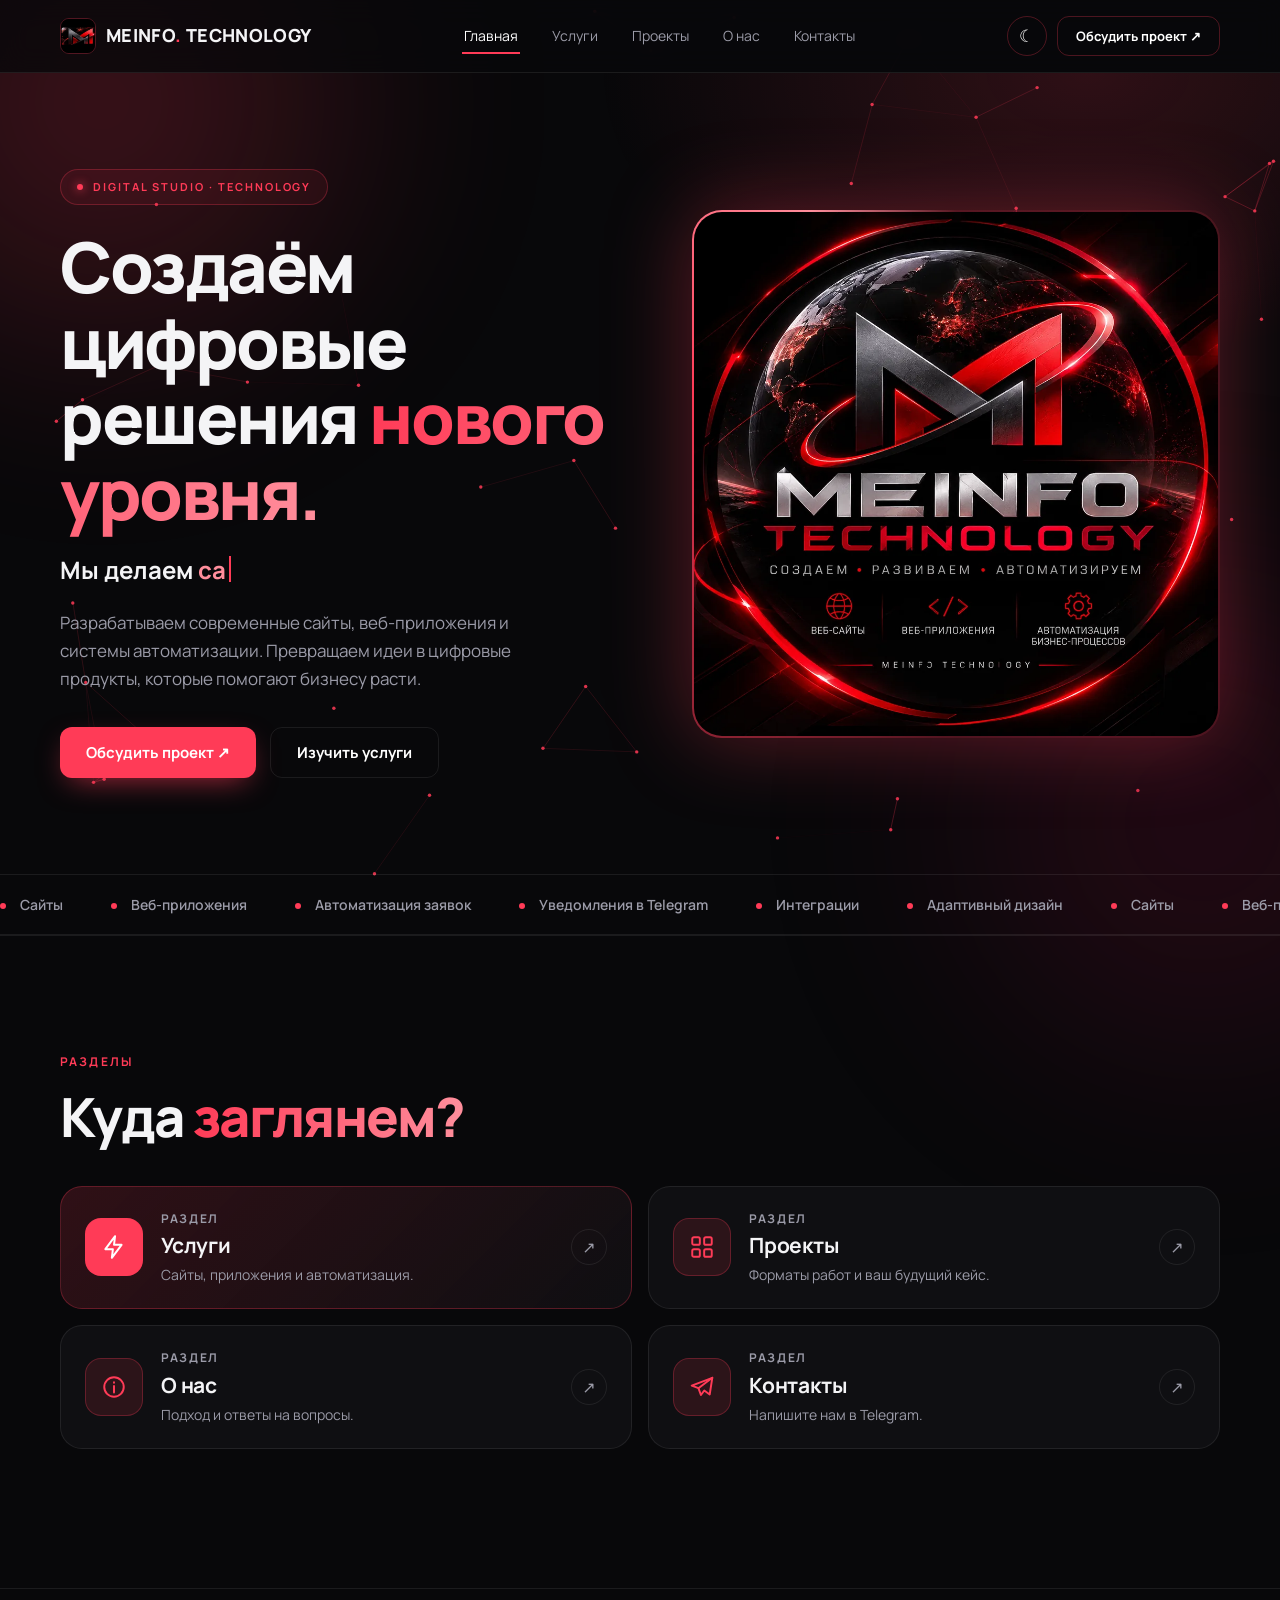
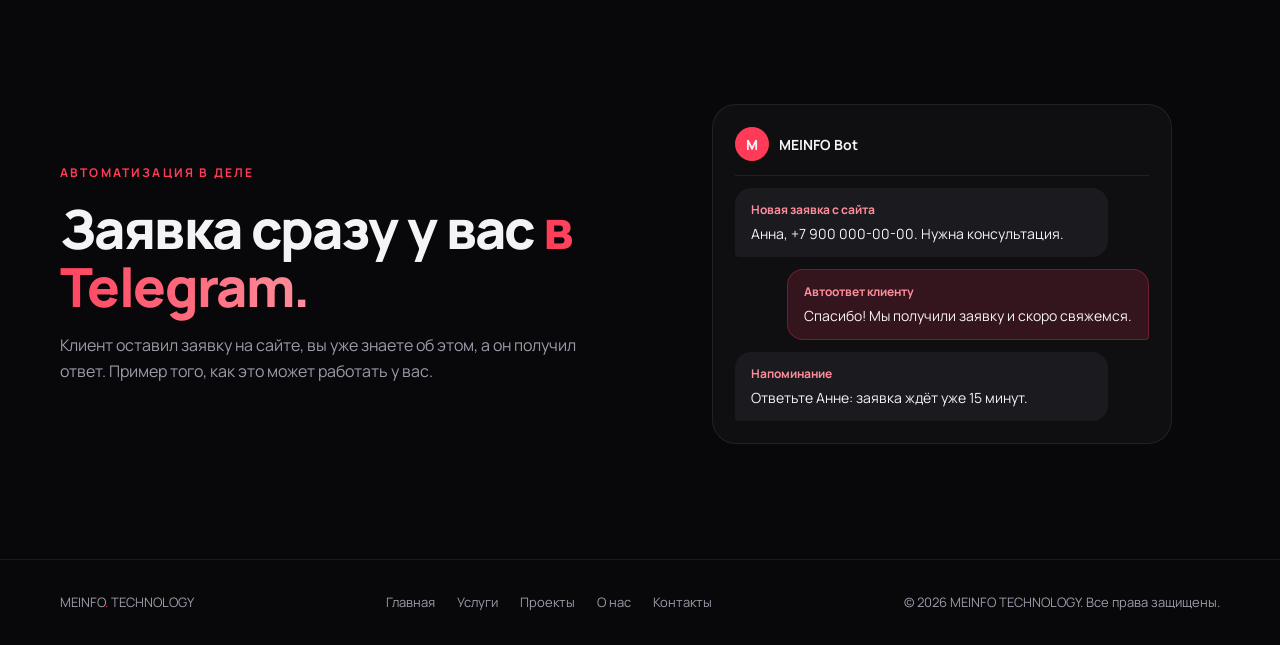
==== commit 15dbd553: "Add files via upload" ====
--- a/index.html
+++ b/index.html
@@ -1,295 +1,71 @@
 <!DOCTYPE html>
 <html lang="ru">
 <head>
-  <meta charset="UTF-8">
-  <meta name="viewport" content="width=device-width, initial-scale=1.0">
-  <meta name="theme-color" content="#090909">
-  <meta name="description" content="MEINFO TECHNOLOGY — разработка современных сайтов, веб-приложений и автоматизация бизнес-процессов.">
-  <title>MEINFO TECHNOLOGY — Digital Studio</title>
-  <link rel="preconnect" href="https://fonts.googleapis.com">
-  <link rel="preconnect" href="https://fonts.gstatic.com" crossorigin>
-  <link href="https://fonts.googleapis.com/css2?family=Manrope:wght@400;500;600;700;800&display=swap" rel="stylesheet">
-  <style>
-    :root {
-      --bg:#080809; --panel:#111113; --red:#f12b46; --red2:#ff7183;
-      --text:#f7f5f5; --muted:#a09b9d; --line:rgba(255,255,255,.10);
-      --width:1180px;
-    }
-    *{box-sizing:border-box;margin:0;padding:0}
-    html{scroll-behavior:smooth;scroll-padding-top:90px}
-    body{background:var(--bg);color:var(--text);font-family:Manrope,Arial,sans-serif;overflow-x:hidden}
-    body:before{content:"";position:fixed;z-index:-1;pointer-events:none;width:650px;height:650px;right:-280px;top:-300px;background:rgba(190,8,38,.20);filter:blur(150px)}
-    a{color:inherit;text-decoration:none}
-    img{display:block;width:100%;height:100%;object-fit:cover}
-    .container{width:min(var(--width),90%);margin:auto}
-    .site-header{position:sticky;top:0;z-index:50;background:rgba(8,8,9,.82);backdrop-filter:blur(20px);border-bottom:1px solid var(--line)}
-    .nav{min-height:78px;display:flex;align-items:center;justify-content:space-between;gap:25px}
-    .logo{font-size:18px;font-weight:800;letter-spacing:.7px;white-space:nowrap}
-    .logo span,.footer-logo span{color:var(--red)}
-    .nav-links{display:flex;align-items:center;gap:29px}
-    .nav-links a{font-size:12px;color:#b7b2b4;transition:.25s}
-    .nav-links a:hover{color:#fff}
-    .nav-cta{font-size:11px;font-weight:800;padding:12px 17px;border:1px solid rgba(241,43,70,.55);border-radius:6px;transition:.25s;white-space:nowrap}
-    .nav-cta:hover{background:var(--red);border-color:var(--red)}
-    .hero{min-height:690px;display:grid;grid-template-columns:1.02fr .98fr;align-items:center;gap:55px;padding:85px 0 100px}
-    .eyebrow,.section-label{color:var(--red2);font-size:10px;font-weight:800;letter-spacing:2.8px;text-transform:uppercase}
-    .eyebrow{display:inline-flex;align-items:center;gap:10px;padding:10px 14px;border:1px solid rgba(241,43,70,.3);background:rgba(241,43,70,.07);border-radius:30px}
-    .pulse{width:7px;height:7px;background:var(--red);border-radius:50%;box-shadow:0 0 14px var(--red)}
-    h1{font-size:clamp(43px,6.1vw,76px);line-height:1.04;letter-spacing:-4px;margin:27px 0 22px}
-    .gradient{background:linear-gradient(100deg,#ff344f,#ff9aa6);-webkit-background-clip:text;background-clip:text;color:transparent}
-    .hero-copy{max-width:520px;color:var(--muted);font-size:14px;line-height:1.95}
-    .actions{display:flex;flex-wrap:wrap;gap:12px;margin-top:32px}
-    .btn{display:inline-flex;align-items:center;justify-content:center;padding:15px 21px;border-radius:6px;font-size:11px;font-weight:800;transition:.25s}
-    .btn-primary{background:var(--red);box-shadow:0 10px 35px rgba(241,43,70,.22)}
-    .btn-primary:hover{transform:translateY(-4px);box-shadow:0 15px 40px rgba(241,43,70,.38)}
-    .btn-ghost{border:1px solid var(--line)}
-    .btn-ghost:hover{border-color:var(--red);transform:translateY(-3px)}
-    .hero-art{position:relative;min-height:475px;display:flex;align-items:center;justify-content:center}
-    .hero-art:before{content:"";position:absolute;width:350px;height:350px;border-radius:50%;background:rgba(210,12,45,.27);filter:blur(100px)}
-    .hero-image{position:relative;width:100%;height:430px;overflow:hidden;border:1px solid rgba(255,255,255,.17);border-radius:17px;background:#171012;box-shadow:0 35px 100px #000;transform:rotate(1.5deg)}
-    .hero-image img{opacity:.74;filter:saturate(.78);transition:transform .8s}
-    .hero-image:hover img{transform:scale(1.06)}
-    .hero-image:after{content:"";position:absolute;inset:0;background:linear-gradient(90deg,rgba(9,7,8,.8),rgba(9,7,8,.08)),linear-gradient(0deg,rgba(8,8,9,.85),transparent 55%),linear-gradient(135deg,rgba(241,43,70,.24),transparent 55%)}
-    .hero-image-content{position:absolute;z-index:2;inset:0;display:flex;flex-direction:column;justify-content:space-between;padding:25px}
-    .image-top,.image-bottom{display:flex;justify-content:space-between;align-items:center;font-size:9px;letter-spacing:2px;color:#eee}
-    .image-center{max-width:330px}
-    .image-center .monogram{font-size:72px;line-height:1;font-weight:800;color:#fff;text-shadow:0 0 35px rgba(241,43,70,.5)}
-    .image-center h2{font-size:24px;letter-spacing:2px;margin-top:10px}
-    .image-center p{font-size:9px;letter-spacing:3px;color:#e4cdd1;margin-top:8px}
-    .floating-note{position:absolute;z-index:3;right:-12px;bottom:35px;padding:16px 19px;background:#171416;border:1px solid var(--line);border-radius:10px;box-shadow:0 15px 45px #000}
-    .floating-note strong{display:block;font-size:11px}
-    .floating-note small{display:block;color:var(--muted);font-size:9px;margin-top:5px}
-    section{padding:100px 0}
-    .section-head{max-width:660px;margin-bottom:42px}
-    .section-title{font-size:clamp(32px,4.8vw,51px);line-height:1.13;letter-spacing:-2.5px;margin-top:15px}
-    .section-description{color:var(--muted);font-size:13px;line-height:1.9;margin-top:15px}
-    .services-grid{display:grid;grid-template-columns:repeat(3,1fr);gap:17px}
-    .service{position:relative;min-height:340px;overflow:hidden;border:1px solid var(--line);border-radius:12px;background:#141214;transition:.35s}
-    .service:hover{transform:translateY(-7px);border-color:rgba(241,43,70,.6)}
-    .service-photo{position:absolute;inset:0}
-    .service-photo img{opacity:.43;transition:transform .7s,opacity .4s}
-    .service:hover .service-photo img{transform:scale(1.07);opacity:.58}
-    .service:after{content:"";position:absolute;inset:0;background:linear-gradient(0deg,rgba(8,8,9,.98),rgba(8,8,9,.68) 48%,rgba(8,8,9,.12))}
-    .service-content{position:absolute;z-index:2;inset:0;padding:25px;display:flex;flex-direction:column;justify-content:flex-end}
-    .service-number{position:absolute;top:23px;right:23px;color:#fff;font-size:10px;letter-spacing:2px}
-    .service-icon{width:43px;height:43px;display:grid;place-items:center;border-radius:10px;background:rgba(241,43,70,.2);border:1px solid rgba(255,255,255,.12);font-size:21px;margin-bottom:20px}
-    .service h3{font-size:19px;margin-bottom:10px}
-    .service p{font-size:11px;color:#c2babc;line-height:1.85;max-width:310px}
-    .about{background:linear-gradient(110deg,#180b0f,#0b0b0c 70%);border-top:1px solid var(--line);border-bottom:1px solid var(--line)}
-    .about-grid{display:grid;grid-template-columns:1fr 1fr;align-items:center;gap:65px}
-    .about-copy p{color:var(--muted);font-size:13px;line-height:2;margin-top:20px}
-    .about-panel{padding:32px;border:1px solid rgba(241,43,70,.27);border-radius:13px;background:rgba(255,255,255,.025)}
-    .about-panel h3{font-size:19px;margin-bottom:18px}
-    .about-point{display:flex;gap:15px;padding:16px 0;border-top:1px solid var(--line)}
-    .about-point b{color:var(--red2);font-size:12px}
-    .about-point span{font-size:11px;color:#c1babc;line-height:1.8}
-    .projects-grid{display:grid;grid-template-columns:1fr 1fr;gap:18px}
-    .project-card{position:relative;min-height:300px;overflow:hidden;border:1px solid var(--line);border-radius:12px;background:#151214}
-    .project-card img{position:absolute;inset:0;opacity:.43;transition:transform .7s,opacity .4s}
-    .project-card:hover img{transform:scale(1.06);opacity:.58}
-    .project-card:after{content:"";position:absolute;inset:0;background:linear-gradient(0deg,rgba(7,7,8,.98),rgba(7,7,8,.2))}
-    .project-content{position:absolute;z-index:2;inset:0;padding:27px;display:flex;flex-direction:column;justify-content:flex-end}
-    .project-content small{color:var(--red2);font-size:9px;letter-spacing:2px}
-    .project-content h3{font-size:23px;margin:12px 0 8px}
-    .project-content p{max-width:420px;color:#c4bfc0;font-size:11px;line-height:1.8}
-    .process{background:#0d0d0e;border-top:1px solid var(--line)}
-    .process-grid{display:grid;grid-template-columns:repeat(4,1fr);gap:15px}
-    .step{padding:22px 17px;border-top:1px solid #4a1b25}
-    .step-number{font-size:10px;color:var(--red2);letter-spacing:2px}
-    .step h3{font-size:14px;margin:16px 0 9px}
-    .step p{font-size:10px;color:var(--muted);line-height:1.8}
-    .contact-box{position:relative;overflow:hidden;text-align:center;padding:75px 25px;border:1px solid rgba(241,43,70,.35);border-radius:16px;background:radial-gradient(ellipse at 50% 120%,rgba(241,43,70,.27),transparent 60%),linear-gradient(135deg,#1b0b10,#111)}
-    .contact-box h2{font-size:clamp(34px,5vw,54px);letter-spacing:-2.5px;line-height:1.15;margin-top:15px}
-    .contact-box>p{max-width:520px;margin:18px auto 27px;color:var(--muted);font-size:12px;line-height:1.9}
-    .socials{display:flex;justify-content:center;gap:10px;flex-wrap:wrap;margin-top:25px}
-    .socials a{padding:11px 15px;border:1px solid var(--line);border-radius:6px;color:#c8c1c3;font-size:10px;transition:.25s}
-    .socials a:hover{border-color:var(--red);color:#fff}
-    footer{padding:27px 0;border-top:1px solid var(--line)}
-    .footer-row{display:flex;align-items:center;justify-content:space-between;gap:15px;flex-wrap:wrap}
-    .footer-logo{font-size:13px;font-weight:800}
-    .footer-row p{font-size:9px;color:#777}
-    .reveal{animation:rise .8s ease both}
-    @keyframes rise{from{opacity:0;transform:translateY(22px)}to{opacity:1;transform:translateY(0)}}
-    @media(max-width:850px){
-      .hero{grid-template-columns:1fr;padding:70px 0 80px;gap:35px}
-      .hero-art{min-height:390px}
-      .hero-image{height:380px}
-      .about-grid{grid-template-columns:1fr;gap:35px}
-      .services-grid{grid-template-columns:1fr 1fr}
-      .process-grid{grid-template-columns:1fr 1fr}
-    }
-    @media(max-width:600px){
-      .nav{min-height:68px;flex-wrap:wrap;padding:14px 0}
-      .logo{font-size:15px}
-      .nav-links{order:3;width:100%;justify-content:space-between;gap:7px}
-      .nav-links a{font-size:10px}
-      .nav-cta{font-size:9px;padding:10px 11px}
-      h1{font-size:clamp(42px,12vw,58px);letter-spacing:-2.8px}
-      .hero{padding:58px 0 65px}
-      .hero-copy{font-size:12px}
-      .hero-art{min-height:325px}
-      .hero-image{height:315px}
-      .hero-image-content{padding:17px}
-      .image-center .monogram{font-size:56px}
-      .image-center h2{font-size:18px}
-      .floating-note{right:-4px;bottom:13px;padding:12px 14px}
-      section{padding:72px 0}
-      .services-grid,.projects-grid{grid-template-columns:1fr}
-      .service{min-height:300px}
-      .project-card{min-height:260px}
-      .process-grid{grid-template-columns:1fr 1fr;gap:10px}
-      .about-panel{padding:23px}
-      .contact-box{padding:52px 17px}
-      .footer-row{align-items:flex-start;flex-direction:column}
-    }
-    @media(prefers-reduced-motion:reduce){*,*:before,*:after{scroll-behavior:auto!important;animation:none!important;transition:none!important}}
-  </style>
+<meta charset="utf-8">
+<meta name="viewport" content="width=device-width, initial-scale=1">
+<title>MEINFO TECHNOLOGY — сайты, веб-приложения и автоматизация</title>
+<meta name="description" content="Разрабатываем сайты и веб-приложения и автоматизируем заявки: клиент оставляет заявку, вы сразу получаете её в Telegram.">
+<meta name="theme-color" content="#08080a">
+<link rel="canonical" href="https://nicitosacom-pixel.github.io/meinfo-technology/">
+<meta property="og:type" content="website">
+<meta property="og:title" content="MEINFO TECHNOLOGY — сайты, веб-приложения и автоматизация">
+<meta property="og:description" content="Разрабатываем сайты и веб-приложения и автоматизируем заявки: клиент оставляет заявку, вы сразу получаете её в Telegram.">
+<meta property="og:url" content="https://nicitosacom-pixel.github.io/meinfo-technology/">
+<meta property="og:image" content="https://nicitosacom-pixel.github.io/meinfo-technology/og.jpg">
+<meta name="twitter:card" content="summary_large_image">
+<link rel="icon" type="image/png" href="favicon.png">
+<link rel="apple-touch-icon" href="apple-touch-icon.png">
+<link rel="preconnect" href="https://fonts.googleapis.com">
+<link rel="preconnect" href="https://fonts.gstatic.com" crossorigin>
+<link href="https://fonts.googleapis.com/css2?family=Manrope:wght@400;500;600;700;800&display=swap" rel="stylesheet">
+<script>document.documentElement.className='js'</script>
+<link rel="stylesheet" href="style.css">
 </head>
 <body>
-  <header class="site-header">
-    <div class="container">
-      <nav class="nav">
-        <a class="logo" href="#">MEINFO<span>.</span> TECHNOLOGY</a>
-        <div class="nav-links">
-          <a href="#services">Услуги</a>
-          <a href="#about">О нас</a>
-          <a href="#projects">Проекты</a>
-          <a href="#contact">Контакты</a>
-        </div>
-        <a class="nav-cta" href="https://t.me/NKTIIA_1" target="_blank" rel="noopener noreferrer">Обсудить проект ↗</a>
-      </nav>
+<canvas id="fx" aria-hidden="true"></canvas><div class="au a1"></div><div class="au a2"></div><div class="cur" id="cur"></div><div class="pgb" id="pgb"></div>
+<header class="nav"><div class="w">
+<a class="logo" href="index.html"><img src="mark.webp" width="36" height="36" alt=""><span>MEINFO<i>.</i><span class="lt"> TECHNOLOGY</span></span></a>
+<nav class="menu" aria-label="Разделы"><a href="index.html" data-nav="home" class="on">Главная</a><a href="services.html" data-nav="services">Услуги</a><a href="projects.html" data-nav="projects">Проекты</a><a href="about.html" data-nav="about">О нас</a><a href="contact.html" data-nav="contact">Контакты</a></nav>
+<div class="nr"><button class="calm-b" id="calm" type="button" aria-pressed="false" aria-label="Спокойный режим: выключить анимации" title="Спокойный режим">☾</button><a class="btn" href="https://t.me/NKTIIA_1" target="_blank" rel="noopener">Обсудить проект ↗</a></div>
+</div></header>
+<main>
+<section class="hero">
+  <div class="w hg">
+    <div>
+      <span class="pill">Digital Studio · Technology</span>
+      <h1>Создаём цифровые решения <span class="g">нового уровня.</span></h1>
+      <p class="rot">Мы делаем <b id="rw"></b><i class="caret"></i></p>
+      <p class="sub">Разрабатываем современные сайты, веб-приложения и системы автоматизации. Превращаем идеи в цифровые продукты, которые помогают бизнесу расти.</p>
+      <div class="row">
+        <a class="btn" href="contact.html">Обсудить проект ↗</a>
+        <a class="btn o" href="services.html">Изучить услуги</a>
+      </div>
     </div>
-  </header>
-
-  <main>
-    <div class="container">
-      <section class="hero">
-        <div class="reveal">
-          <div class="eyebrow"><span class="pulse"></span> DIGITAL STUDIO · TECHNOLOGY</div>
-          <h1>Создаём цифровые решения <span class="gradient">нового уровня.</span></h1>
-          <p class="hero-copy">Разрабатываем современные сайты, веб-приложения и системы автоматизации. Превращаем идеи в цифровые продукты, которые помогают бизнесу расти.</p>
-          <div class="actions">
-            <a class="btn btn-primary" href="#contact">Обсудить проект ↗</a>
-            <a class="btn btn-ghost" href="#services">Изучить услуги</a>
-          </div>
-        </div>
-        <div class="hero-art">
-          <div class="hero-image">
-            <img src="https://images.unsplash.com/photo-1498050108023-c5249f4df085?auto=format&fit=crop&w=1400&q=85" alt="Рабочее место разработчика с компьютером">
-            <div class="hero-image-content">
-              <div class="image-top"><span>MEINFO / DIGITAL EXPERIENCE</span><span>01 — 03</span></div>
-              <div class="image-center">
-                <div class="monogram">M.</div>
-                <h2>MEINFO TECHNOLOGY</h2>
-                <p>DESIGN · DEVELOPMENT · AUTOMATION</p>
-              </div>
-              <div class="image-bottom"><span>INNOVATION STARTS HERE</span><span>2026</span></div>
-            </div>
-          </div>
-          <div class="floating-note"><strong>Идея → Реализация</strong><small>Цифровые решения для бизнеса</small></div>
-        </div>
-      </section>
+    <div class="hw"><div class="hc"><img src="logo.webp" width="1000" height="1000" alt="Логотип MEINFO TECHNOLOGY: буква M на фоне планеты" fetchpriority="high"></div></div>
+  </div>
+</section>
+<div class="mq" aria-hidden="true"><div class="tr">
+  <span>Сайты</span><span>Веб-приложения</span><span>Автоматизация заявок</span><span>Уведомления в Telegram</span><span>Интеграции</span><span>Адаптивный дизайн</span>
+  <span>Сайты</span><span>Веб-приложения</span><span>Автоматизация заявок</span><span>Уведомления в Telegram</span><span>Интеграции</span><span>Адаптивный дизайн</span>
+</div></div>
+<section class="sec"><div class="w"><p class="ey">Разделы</p><h2 class="rv">Куда <span class="g">заглянем?</span></h2><div class="cs"><a class="card ci rv pri" href="services.html"><span class="bx"><svg viewBox="0 0 24 24" aria-hidden="true"><path d="M13 2 4 14h7l-1 8 9-12h-7z"/></svg></span><span class="tx"><small>Раздел</small><b>Услуги</b><em>Сайты, приложения и автоматизация.</em></span><span class="go" aria-hidden="true">↗</span></a><a class="card ci rv" href="projects.html"><span class="bx"><svg viewBox="0 0 24 24" aria-hidden="true"><rect x="3" y="3" width="7" height="7" rx="1.5"/><rect x="14" y="3" width="7" height="7" rx="1.5"/><rect x="3" y="14" width="7" height="7" rx="1.5"/><rect x="14" y="14" width="7" height="7" rx="1.5"/></svg></span><span class="tx"><small>Раздел</small><b>Проекты</b><em>Форматы работ и ваш будущий кейс.</em></span><span class="go" aria-hidden="true">↗</span></a><a class="card ci rv" href="about.html"><span class="bx"><svg viewBox="0 0 24 24" aria-hidden="true"><circle cx="12" cy="12" r="9"/><path d="M12 11v6M12 7.5v.5"/></svg></span><span class="tx"><small>Раздел</small><b>О нас</b><em>Подход и ответы на вопросы.</em></span><span class="go" aria-hidden="true">↗</span></a><a class="card ci rv" href="contact.html"><span class="bx"><svg viewBox="0 0 24 24" aria-hidden="true"><path d="M21.5 3.5 2.5 10.8l6.2 2.3 2.3 6.3 3.1-4.2 5 3.7z"/><path d="M8.7 13.1 21.5 3.5"/></svg></span><span class="tx"><small>Раздел</small><b>Контакты</b><em>Напишите нам в Telegram.</em></span><span class="go" aria-hidden="true">↗</span></a></div></div></section>
+<section class="sec">
+  <div class="w dg">
+    <div>
+      <p class="ey">Автоматизация в деле</p>
+      <h2 class="rv">Заявка сразу у вас <span class="g">в Telegram.</span></h2>
+      <p class="lead">Клиент оставил заявку на сайте, вы уже знаете об этом, а он получил ответ. Пример того, как это может работать у вас.</p>
     </div>
-
-    <section id="services">
-      <div class="container">
-        <div class="section-head">
-          <div class="section-label">01 / НАПРАВЛЕНИЯ</div>
-          <h2 class="section-title">Технологии, которые <span class="gradient">работают.</span></h2>
-          <p class="section-description">От первого макета до полноценного цифрового продукта. Создаём решения под реальные задачи.</p>
-        </div>
-        <div class="services-grid">
-          <article class="service">
-            <div class="service-photo"><img src="https://images.unsplash.com/photo-1460925895917-afdab827c52f?auto=format&fit=crop&w=1000&q=85" alt="Аналитика и веб-дизайн"></div>
-            <div class="service-content"><span class="service-number">01 / 03</span><div class="service-icon">◈</div><h3>Разработка сайтов</h3><p>Современные сайты с индивидуальным дизайном, адаптацией под мобильные устройства и продуманной структурой.</p></div>
-          </article>
-          <article class="service">
-            <div class="service-photo"><img src="https://images.unsplash.com/photo-1551650975-87deedd944c3?auto=format&fit=crop&w=1000&q=85" alt="Интерфейс веб-приложения"></div>
-            <div class="service-content"><span class="service-number">02 / 03</span><div class="service-icon">⌘</div><h3>Веб-приложения</h3><p>Функциональные веб-приложения и цифровые платформы, созданные под конкретные задачи и процессы.</p></div>
-          </article>
-          <article class="service">
-            <div class="service-photo"><img src="https://images.unsplash.com/photo-1518770660439-4636190af475?auto=format&fit=crop&w=1000&q=85" alt="Технологическое оборудование"></div>
-            <div class="service-content"><span class="service-number">03 / 03</span><div class="service-icon">⚡</div><h3>Автоматизация</h3><p>Автоматическая обработка заявок, уведомления, сообщения клиентам и оптимизация бизнес-процессов.</p></div>
-          </article>
-        </div>
-      </div>
-    </section>
-
-    <section class="about" id="about">
-      <div class="container about-grid">
-        <div class="about-copy">
-          <div class="section-label">02 / О КОМПАНИИ</div>
-          <h2 class="section-title">Не просто код.<br><span class="gradient">Результат.</span></h2>
-          <p>MEINFO TECHNOLOGY — цифровая команда, которая помогает превращать идеи в работающие решения. Мы соединяем современную разработку, удобство использования и визуальную эстетику.</p>
-        </div>
-        <div class="about-panel">
-          <h3>Наш подход</h3>
-          <div class="about-point"><b>01</b><span>Понимаем задачу и цели проекта до начала разработки.</span></div>
-          <div class="about-point"><b>02</b><span>Продумываем структуру, дизайн и пользовательский опыт.</span></div>
-          <div class="about-point"><b>03</b><span>Создаём функциональное решение и проверяем его работу.</span></div>
-        </div>
-      </div>
-    </section>
-
-    <section id="projects">
-      <div class="container">
-        <div class="section-head">
-          <div class="section-label">03 / ПОРТФОЛИО</div>
-          <h2 class="section-title">Идеи становятся <span class="gradient">реальностью.</span></h2>
-          <p class="section-description">Здесь будут появляться наши реализованные проекты и цифровые продукты.</p>
-        </div>
-        <div class="projects-grid">
-          <article class="project-card">
-            <img src="https://images.unsplash.com/photo-1487014679447-9f8336841d58?auto=format&fit=crop&w=1200&q=85" alt="Современный веб-сайт на экране">
-            <div class="project-content"><small>WEB DEVELOPMENT</small><h3>Веб-сайты</h3><p>Современные цифровые площадки для компаний, брендов и проектов.</p></div>
-          </article>
-          <article class="project-card">
-            <img src="https://images.unsplash.com/photo-1519389950473-47ba0277781c?auto=format&fit=crop&w=1200&q=85" alt="Команда работает над цифровым проектом">
-            <div class="project-content"><small>BUSINESS AUTOMATION</small><h3>Автоматизация процессов</h3><p>Инструменты, которые упрощают работу с заявками и коммуникацией.</p></div>
-          </article>
-        </div>
-      </div>
-    </section>
-
-    <section class="process">
-      <div class="container">
-        <div class="section-head">
-          <div class="section-label">04 / ПРОЦЕСС</div>
-          <h2 class="section-title">От идеи до <span class="gradient">запуска.</span></h2>
-        </div>
-        <div class="process-grid">
-          <div class="step"><span class="step-number">STEP 01</span><h3>Знакомство</h3><p>Обсуждаем идею, цели и задачи проекта.</p></div>
-          <div class="step"><span class="step-number">STEP 02</span><h3>Планирование</h3><p>Определяем структуру, функциональность и подход.</p></div>
-          <div class="step"><span class="step-number">STEP 03</span><h3>Разработка</h3><p>Создаём дизайн и реализуем необходимые функции.</p></div>
-          <div class="step"><span class="step-number">STEP 04</span><h3>Запуск</h3><p>Проверяем результат и готовим проект к работе.</p></div>
-        </div>
-      </div>
-    </section>
-
-    <section id="contact">
-      <div class="container">
-        <div class="contact-box">
-          <div class="section-label">05 / СВЯЗЬ С НАМИ</div>
-          <h2>Есть идея?<br><span class="gradient">Давайте реализуем.</span></h2>
-          <p>Расскажите нам о своей задаче. Обсудим проект и найдём подходящее цифровое решение.</p>
-          <a class="btn btn-primary" href="https://t.me/NKTIIA_1" target="_blank" rel="noopener noreferrer">Написать в Telegram ↗</a>
-          <div class="socials">
-            <a href="https://t.me/meinfoapp" target="_blank" rel="noopener noreferrer">Telegram-канал</a>
-            <a href="https://t.me/NKTIIA_1" target="_blank" rel="noopener noreferrer">Личный Telegram</a>
-            <a href="https://www.tiktok.com/@pusho_real" target="_blank" rel="noopener noreferrer">TikTok</a>
-            <a href="tel:+79340967744">+7 934 096-77-44</a>
-          </div>
-        </div>
-      </div>
-    </section>
-  </main>
-
-  <footer>
-    <div class="container footer-row">
-      <div class="footer-logo">MEINFO<span>.</span> TECHNOLOGY</div>
-      <p>© 2026 MEINFO TECHNOLOGY. Все права защищены.</p>
-      <p>Digital Solutions · Development · Automation</p>
+    <div class="chat">
+      <div class="ch">MEINFO Bot</div>
+      <div class="msg"><b>Новая заявка с сайта</b>Анна, +7 900 000-00-00. Нужна консультация.</div>
+      <div class="msg out"><b>Автоответ клиенту</b>Спасибо! Мы получили заявку и скоро свяжемся.</div>
+      <div class="msg"><b>Напоминание</b>Ответьте Анне: заявка ждёт уже 15 минут.</div>
     </div>
-  </footer>
+  </div>
+</section>
+</main>
+<footer><div class="w"><span>MEINFO<span style="color:var(--red)">.</span> TECHNOLOGY</span><nav class="fl" aria-label="Нижнее меню"><a href="index.html">Главная</a><a href="services.html">Услуги</a><a href="projects.html">Проекты</a><a href="about.html">О нас</a><a href="contact.html">Контакты</a></nav><span>© 2026 MEINFO TECHNOLOGY. Все права защищены.</span></div></footer>
+<script src="app.js" defer></script>
 </body>
-</html>+</html>
--- a/style.css
+++ b/style.css
@@ -0,0 +1,221 @@
+:root{--bg:#08080a;--card:#0f0f12;--red:#ff3b57;--red2:#ff8e9c;--line:rgba(255,255,255,.08);--mut:#9b9ba8;--rl:rgba(255,59,87,.28)}
+*{box-sizing:border-box;margin:0;padding:0}
+html{scroll-behavior:smooth;scroll-padding-top:84px}
+@media(max-width:799px){html{scroll-padding-top:130px}}
+body{background:var(--bg);color:#f4f4f6;font:400 16px/1.65 Manrope,system-ui,sans-serif;-webkit-font-smoothing:antialiased;overflow-x:hidden}
+a{color:inherit;text-decoration:none}
+:focus-visible{outline:2px solid var(--red);outline-offset:3px}
+img{display:block;max-width:100%}
+.w{width:min(1160px,100% - 40px);margin-inline:auto}
+h1,h2,h3{font-weight:800;letter-spacing:-.03em;line-height:1.08}
+h2{font-size:clamp(30px,4.6vw,54px)}
+.g{background:linear-gradient(90deg,var(--red),var(--red2),var(--red));background-size:200% 100%;-webkit-background-clip:text;background-clip:text;color:transparent;animation:gs 4s linear infinite}
+.ey{font-size:12px;font-weight:700;letter-spacing:.18em;text-transform:uppercase;color:var(--red);margin-bottom:16px}
+.sec{padding:clamp(64px,9vw,120px) 0;border-top:1px solid var(--line)}
+.lead{color:var(--mut);max-width:560px;margin-top:16px}
+.btn{display:inline-flex;align-items:center;gap:8px;padding:14px 26px;border-radius:12px;font:700 15px Manrope,sans-serif;background:var(--red);color:#fff;border:0;cursor:pointer;box-shadow:0 10px 30px -10px rgba(255,59,87,.7);transition:transform .2s,box-shadow .2s}
+.btn:hover{transform:translateY(-2px);box-shadow:0 16px 36px -10px rgba(255,59,87,.9)}
+.btn.o{background:transparent;border:1px solid var(--line);box-shadow:none}
+.btn.o:hover{border-color:var(--red)}
+
+/* nav */
+.nav{position:sticky;top:0;z-index:20;background:rgba(8,8,10,.8);backdrop-filter:blur(14px);-webkit-backdrop-filter:blur(14px);border-bottom:1px solid var(--line)}
+.nav .w{display:flex;align-items:center;justify-content:space-between;flex-wrap:wrap;gap:10px;padding:12px 0}
+@media(min-width:800px){.nav .w{flex-wrap:nowrap;height:72px;padding:0}}
+.logo{display:flex;align-items:center;gap:10px;font-weight:800;letter-spacing:.02em;font-size:18px}
+.logo img{border-radius:9px;border:1px solid var(--rl)}
+.logo i{color:var(--red);font-style:normal}
+.nav .btn{white-space:nowrap}
+@media(max-width:560px){.lt{display:none}.logo{font-size:17px}}
+.menu{display:flex;order:3;width:100%;gap:8px;overflow-x:auto;font-size:14px;color:var(--mut);scrollbar-width:none}
+.menu a{padding:8px 14px;border-radius:99px;border:1px solid var(--line);white-space:nowrap;transition:.25s}
+.menu a.on{color:#fff;border-color:var(--red);background:rgba(255,59,87,.14);box-shadow:0 0 18px -4px var(--red)}
+.menu a:hover{color:#fff}
+@media(min-width:800px){.menu{order:0;width:auto;overflow:visible;gap:30px}.menu a{border:0;border-radius:0;padding:6px 2px;background:none!important;box-shadow:none!important}.menu a.on{box-shadow:inset 0 -2px 0 var(--red)!important}}
+.nav .btn{padding:10px 18px;font-size:13px;background:transparent;border:1px solid var(--rl);box-shadow:none}
+.nav .btn:hover{background:var(--red)}
+
+/* hero */
+.hero{padding:clamp(48px,8vw,96px) 0;background:radial-gradient(700px 420px at 85% 0,rgba(255,59,87,.16),transparent 70%)}
+.hg{display:grid;gap:48px;align-items:center}
+@media(min-width:960px){.hg{grid-template-columns:1.05fr .95fr}}
+.pill{display:inline-flex;align-items:center;gap:10px;font-size:11px;font-weight:700;letter-spacing:.18em;text-transform:uppercase;color:var(--red);border:1px solid var(--rl);background:rgba(255,59,87,.07);padding:8px 16px;border-radius:99px}
+.pill::before{content:"";width:6px;height:6px;border-radius:50%;background:var(--red);box-shadow:0 0 10px var(--red)}
+h1{font-size:clamp(38px,6vw,70px);margin:24px 0 22px;letter-spacing:-.035em}
+.sub{color:var(--mut);font-size:17px;max-width:30em;margin-bottom:34px}
+.row{display:flex;flex-wrap:wrap;gap:14px}
+.hc{position:relative;aspect-ratio:1;border-radius:28px;overflow:hidden;transition:transform .15s}
+.hc img{width:100%;height:100%;object-fit:cover}
+
+/* marquee */
+.mq{border-block:1px solid var(--line);overflow:hidden;padding:18px 0;color:var(--mut);font-weight:600;font-size:14px;white-space:nowrap}
+.tr{display:inline-flex;animation:mq 30s linear infinite}
+.tr span{padding-right:48px}
+.tr span::before{content:"";display:inline-block;width:6px;height:6px;margin-right:14px;background:var(--red);border-radius:50%;vertical-align:middle}
+@keyframes mq{to{transform:translateX(-50%)}}
+
+/* cards */
+.g3{display:grid;gap:20px;margin-top:48px}
+@media(min-width:900px){.g3{grid-template-columns:repeat(3,1fr)}}
+.card{position:relative;overflow:hidden;border-radius:22px;border:1px solid var(--line);background:var(--card);transition:transform .3s,border-color .3s}
+.card:hover{transform:translateY(-5px);border-color:var(--rl)}
+.card::after{content:"";position:absolute;inset:0;pointer-events:none;opacity:0;transition:opacity .3s;background:radial-gradient(320px circle at var(--x,50%) var(--y,50%),rgba(255,59,87,.16),transparent 60%)}
+.card:hover::after{opacity:1}
+.cb{padding:0 26px 28px}
+.ic{width:46px;height:46px;border-radius:12px;background:rgba(255,59,87,.14);border:1px solid var(--rl);display:grid;place-items:center;color:var(--red);font-size:20px;margin:-23px 0 18px;position:relative;z-index:2;backdrop-filter:blur(6px);-webkit-backdrop-filter:blur(6px)}
+.card h3{font-size:22px;margin-bottom:10px}
+.card p{color:var(--mut);font-size:15px}
+.vis{height:190px;display:flex;align-items:flex-end;gap:10px;padding:26px 26px 38px;overflow:hidden;border-bottom:1px solid var(--line);background:radial-gradient(260px 160px at 75% 15%,rgba(255,59,87,.26),transparent 70%),linear-gradient(#131318,#0c0c0f)}
+.v1{flex-direction:column;align-items:stretch;justify-content:center}
+.v1 i{display:block;height:12px;border-radius:6px;background:#24242b}
+.v1 i:nth-child(1){width:52%;height:18px;background:linear-gradient(90deg,var(--red),var(--red2))}
+.v1 i:nth-child(2){width:92%}.v1 i:nth-child(3){width:68%}
+.v2 i{flex:1;height:var(--h);border-radius:6px 6px 0 0;background:linear-gradient(var(--red),rgba(255,59,87,.12))}
+.v3{align-items:center;justify-content:center;gap:0}
+.v3 i{flex:0 0 44px;height:44px;border-radius:50%;border:2px solid var(--red);background:rgba(255,59,87,.14)}
+.v3 b{flex:0 0 64px;height:2px;background:linear-gradient(90deg,var(--red),var(--rl))}
+.bgv{position:absolute;inset:0;background:radial-gradient(420px 260px at 80% 0,rgba(255,59,87,.3),transparent 70%),linear-gradient(#151519,#0a0a0c)}
+.bgv.b2{background:radial-gradient(420px 260px at 15% 0,rgba(255,59,87,.3),transparent 70%),linear-gradient(#151519,#0a0a0c)}
+.bgv::before{content:"";position:absolute;inset:0;background-image:linear-gradient(var(--line) 1px,transparent 1px),linear-gradient(90deg,var(--line) 1px,transparent 1px);background-size:34px 34px;-webkit-mask-image:linear-gradient(#000,transparent 75%);mask-image:linear-gradient(#000,transparent 75%)}
+.pc{min-height:340px;display:flex;flex-direction:column;justify-content:flex-end;padding:26px}
+.pc>*:not(.bgv){position:relative;z-index:2}
+.pc small{color:var(--red);font-size:11px;font-weight:700;letter-spacing:.16em;text-transform:uppercase;margin-bottom:8px}
+.pc.inv{border-style:dashed;border-color:var(--rl);justify-content:center;align-items:flex-start;background:rgba(255,59,87,.04)}
+.pc.inv .btn{margin-top:20px}
+
+/* automation demo */
+.dg,.ab{display:grid;gap:48px;align-items:center}
+@media(min-width:900px){.dg,.ab{grid-template-columns:1fr 1fr}}
+.chat{background:var(--card);border:1px solid var(--line);border-radius:24px;padding:22px;display:grid;gap:12px;max-width:460px;width:100%;justify-self:center}
+.ch{display:flex;align-items:center;gap:10px;padding-bottom:14px;border-bottom:1px solid var(--line);font-weight:700;font-size:14px}
+.ch::before{content:"M";display:grid;place-items:center;width:34px;height:34px;border-radius:50%;background:var(--red);font-weight:800}
+.msg{max-width:90%;padding:12px 16px;border-radius:16px 16px 16px 4px;background:#1a1a1f;font-size:14px;transition:opacity .5s,transform .5s}
+.msg.out{margin-left:auto;border-radius:16px 16px 4px 16px;background:rgba(255,59,87,.16);border:1px solid var(--rl)}
+.msg b{display:block;color:var(--red2);font-size:12px;margin-bottom:2px}
+.js .msg{opacity:0;transform:translateY(10px)}
+.js .chat.on .msg{opacity:1;transform:none}
+.chat.on .msg:nth-child(2){transition-delay:.3s}
+.chat.on .msg:nth-child(3){transition-delay:1.5s}
+.chat.on .msg:nth-child(4){transition-delay:2.8s}
+
+/* about / process */
+.ap{border:1px solid var(--rl);background:rgba(255,59,87,.04);border-radius:22px;padding:30px}
+.ap h3{font-size:20px;margin-bottom:10px}
+.ap li{list-style:none;display:flex;gap:16px;padding:16px 0;border-top:1px solid var(--line);font-size:15px}
+.ap li b{color:var(--red);flex:0 0 24px}
+.steps{display:grid;margin-top:48px}
+@media(min-width:900px){.steps{grid-template-columns:repeat(4,1fr);gap:20px}}
+.st{border-top:2px solid var(--rl);padding:24px 8px 24px 0}
+.st small{color:var(--red);font-weight:700;letter-spacing:.16em;font-size:12px}
+.st h3{font-size:20px;margin:10px 0 8px}
+.st p{color:var(--mut);font-size:14px}
+
+/* faq */
+.fq{margin-top:40px;max-width:780px}
+details{border-top:1px solid var(--line);padding:22px 0}
+details:last-child{border-bottom:1px solid var(--line)}
+summary{cursor:pointer;font-weight:700;font-size:18px;list-style:none;display:flex;justify-content:space-between;gap:16px}
+summary::-webkit-details-marker{display:none}
+summary::after{content:"+";font-size:26px;line-height:1;color:var(--red)}
+details[open] summary::after{content:"–"}
+details p{color:var(--mut);margin-top:12px;max-width:34em}
+
+/* contact */
+.ct{border:1px solid var(--rl);border-radius:28px;padding:clamp(28px,6vw,72px);background:radial-gradient(520px 300px at 50% 115%,rgba(255,59,87,.22),transparent 70%),var(--card)}
+.cg{display:grid;gap:40px}
+@media(min-width:900px){.cg{grid-template-columns:1fr 1fr;gap:64px}}
+form{display:grid;gap:12px}
+input,textarea{width:100%;background:rgba(255,255,255,.04);border:1px solid var(--line);border-radius:12px;padding:14px 16px;color:#fff;font:inherit}
+input:focus,textarea:focus{outline:0;border-color:var(--red)}
+textarea{min-height:110px;resize:vertical}
+.chips{display:flex;flex-wrap:wrap;gap:8px}
+.chip{padding:9px 16px;border-radius:99px;border:1px solid var(--line);background:transparent;color:var(--mut);font:600 14px Manrope,sans-serif;cursor:pointer}
+.chip[aria-pressed=true]{border-color:var(--red);color:#fff;background:rgba(255,59,87,.14)}
+.note{font-size:13px;color:var(--mut);min-height:20px}
+.lk{display:flex;flex-wrap:wrap;gap:10px;margin-top:28px}
+.lk a{padding:9px 16px;border:1px solid var(--line);border-radius:10px;font-size:13px;color:var(--mut)}
+.lk a:hover{color:#fff;border-color:var(--rl)}
+footer{border-top:1px solid var(--line);padding:32px 0;font-size:13px;color:var(--mut)}
+footer .w{display:flex;flex-wrap:wrap;justify-content:space-between;gap:12px}
+
+.js .rv{opacity:0;transform:translateY(22px);transition:opacity .7s,transform .7s}
+.js .rv.in{opacity:1;transform:none}
+.js .card.rv{transition:opacity .7s,transform .35s,border-color .3s}
+.js .card.rv.in:hover{transform:translateY(-5px)}
+@media(prefers-reduced-motion:reduce){*{transition:none!important;animation:none!important;scroll-behavior:auto!important}.js .rv,.js .msg{opacity:1;transform:none}}
+
+/* ===== motion & glow ===== */
+@property --a{syntax:"<angle>";initial-value:0deg;inherits:false}
+@keyframes gs{to{background-position:-200% 0}}
+@keyframes sp{to{--a:360deg}}
+@keyframes fl{50%{transform:translateY(-12px)}}
+@keyframes dr{to{transform:translate(12vmax,8vmax) scale(1.15)}}
+@keyframes sh{to{left:160%}}
+@keyframes pu{50%{box-shadow:0 10px 46px -4px rgba(255,59,87,1)}}
+@keyframes bl{50%{opacity:0}}
+@keyframes vin{from{opacity:0;transform:translateY(26px);filter:blur(6px)}}
+@keyframes pi{50%{box-shadow:0 0 22px 2px rgba(255,59,87,.55)}}
+main,footer{position:relative;z-index:1}
+#fx{position:fixed;inset:0;width:100%;height:100%;z-index:0;pointer-events:none}
+.au{position:fixed;z-index:0;width:60vmax;height:60vmax;border-radius:50%;filter:blur(90px);opacity:.26;pointer-events:none;background:radial-gradient(circle,var(--red),transparent 65%);animation:dr 18s ease-in-out infinite alternate}
+.au.a1{left:-22vmax;top:-22vmax}
+.au.a2{right:-24vmax;bottom:-24vmax;background:radial-gradient(circle,#b0124a,transparent 65%);opacity:.2;animation-duration:25s}
+.cur{position:fixed;left:0;top:0;width:480px;height:480px;margin:-240px 0 0 -240px;border-radius:50%;pointer-events:none;z-index:2;background:radial-gradient(circle,rgba(255,59,87,.15),transparent 65%);mix-blend-mode:screen;opacity:0;transition:opacity .4s}
+@media(hover:none){.cur{display:none}}
+.pgb{position:fixed;top:0;left:0;right:0;height:3px;z-index:40;transform-origin:0 50%;transform:scaleX(0);background:linear-gradient(90deg,var(--red),var(--red2));box-shadow:0 0 12px var(--red)}
+main{animation:vin .7s cubic-bezier(.2,.8,.2,1)}
+@view-transition{navigation:auto}
+.nr{display:flex;align-items:center;gap:10px}
+.calm-b{width:40px;height:40px;border-radius:50%;border:1px solid var(--rl);background:transparent;color:#fff;font-size:17px;cursor:pointer;transition:.25s}
+.calm-b:hover,.calm-b[aria-pressed=true]{background:var(--red);box-shadow:0 0 18px var(--red)}
+.hw{width:100%;max-width:560px;justify-self:center;padding:2px;border-radius:30px;background:conic-gradient(from var(--a),rgba(255,59,87,.12) 0 50%,var(--red) 80%,var(--red2) 92%,rgba(255,59,87,.12));animation:sp 4s linear infinite,fl 6s ease-in-out infinite;filter:drop-shadow(0 0 42px rgba(255,59,87,.35))}
+.rot{font-size:clamp(18px,2.4vw,24px);font-weight:700;margin:-4px 0 20px;min-height:1.6em}
+.rot b{color:var(--red2)}
+.caret{display:inline-block;width:2px;height:1.1em;background:var(--red);margin-left:3px;vertical-align:-.15em;animation:bl 1s steps(1) infinite}
+.btn{position:relative;overflow:hidden}
+main .btn:not(.o){animation:pu 2.4s ease-in-out infinite}
+main .btn:not(.o)::after{content:"";position:absolute;top:0;left:-120%;width:60%;height:100%;background:linear-gradient(100deg,transparent,rgba(255,255,255,.4),transparent);transform:skewX(-20deg);animation:sh 3.6s infinite}
+.ic{animation:pi 3s ease-in-out infinite}
+.tls{display:grid;gap:16px;margin-top:40px}
+@media(min-width:700px){.tls{grid-template-columns:repeat(2,1fr)}}
+@media(min-width:1000px){.tls{grid-template-columns:repeat(4,1fr)}}
+.tl{display:block;padding:26px}
+.tl .ic{margin:0 0 18px}
+.calm .au,.calm #fx,.calm .cur,.calm .pgb{display:none}
+.calm *,.calm *::before,.calm *::after{animation:none!important;transition-duration:.01ms!important}
+.calm .caret{display:none}
+@media(max-width:799px){.menu{justify-content:space-between;gap:4px;font-size:13px}.menu a{padding:8px 12px}.menu a[data-nav=home]{display:none}}
+/* contact cards */
+.cs{display:grid;gap:16px;margin:40px 0 24px}
+@media(min-width:700px){.cs{grid-template-columns:repeat(2,1fr)}}
+.ci{display:flex;align-items:center;gap:18px;padding:22px 24px}
+.bx{flex:0 0 58px;height:58px;border-radius:16px;display:grid;place-items:center;background:rgba(255,59,87,.12);border:1px solid var(--rl);color:var(--red);transition:.3s}
+.bx svg{width:26px;height:26px;stroke:currentColor;fill:none;stroke-width:1.8;stroke-linecap:round;stroke-linejoin:round}
+.ci .tx{min-width:0;flex:1}
+.ci small{display:block;color:var(--mut);font-size:12px;font-weight:700;letter-spacing:.14em;text-transform:uppercase}
+.ci b{display:block;font-size:clamp(17px,2.2vw,21px);letter-spacing:-.01em;overflow-wrap:anywhere}
+.ci em{display:block;font-style:normal;color:var(--mut);font-size:14px}
+.ci .go{flex:0 0 36px;height:36px;border-radius:50%;border:1px solid var(--line);display:grid;place-items:center;color:var(--mut);transition:.3s}
+.ci:hover .go{background:var(--red);border-color:var(--red);color:#fff;transform:rotate(45deg)}
+.ci:hover .bx{background:var(--red);color:#fff;box-shadow:0 0 22px -4px var(--red)}
+.ci.pri{border-color:var(--rl);background:linear-gradient(135deg,rgba(255,59,87,.16),var(--card))}
+.ci.pri .bx{background:var(--red);color:#fff}
+.fh{font-size:clamp(24px,3.2vw,34px);margin-bottom:6px}
+.ct .ey{margin-bottom:12px}
+
+/* pages */
+.g3x{display:grid;gap:16px;margin-top:40px}
+@media(min-width:900px){.g3x{grid-template-columns:repeat(3,1fr)}}
+.sv{padding:28px}
+.sv .bx{margin-bottom:20px;width:58px}
+.sv h3{font-size:22px;margin-bottom:10px}
+.sv p{color:var(--mut);font-size:15px}
+.sv ul{list-style:none;margin-top:16px;display:grid;gap:8px;font-size:15px}
+.sv li::before{content:"";display:inline-block;width:7px;height:7px;border-radius:2px;background:var(--red);margin-right:12px}
+.sv:hover .bx{background:var(--red);color:#fff;box-shadow:0 0 22px -4px var(--red)}
+.bx.n{font:800 22px Manrope,sans-serif}
+.cs.one{grid-template-columns:1fr;max-width:820px}
+.cta{text-align:center;display:grid;justify-items:center;gap:26px}
+.fl{display:flex;flex-wrap:wrap;gap:8px 22px}
+.fl a:hover{color:#fff}
+.pg-h{padding-top:clamp(48px,7vw,88px)}
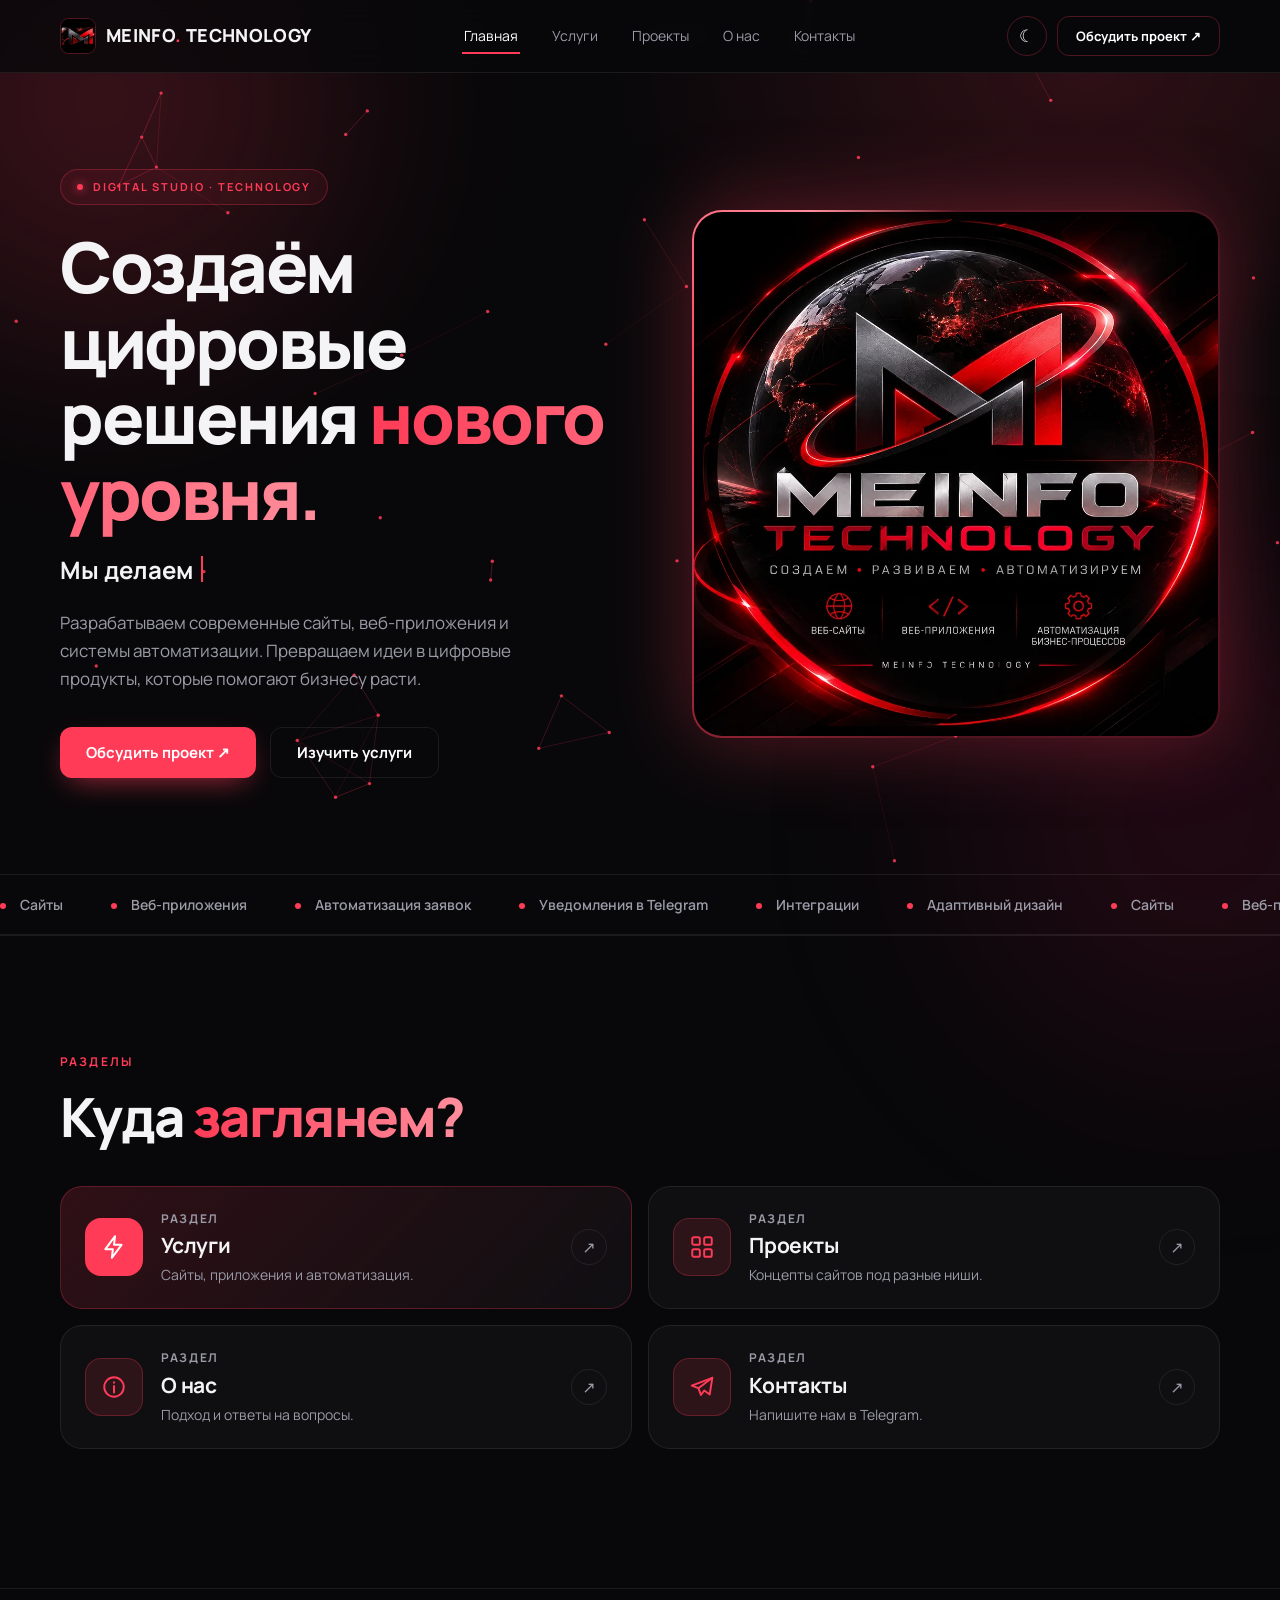
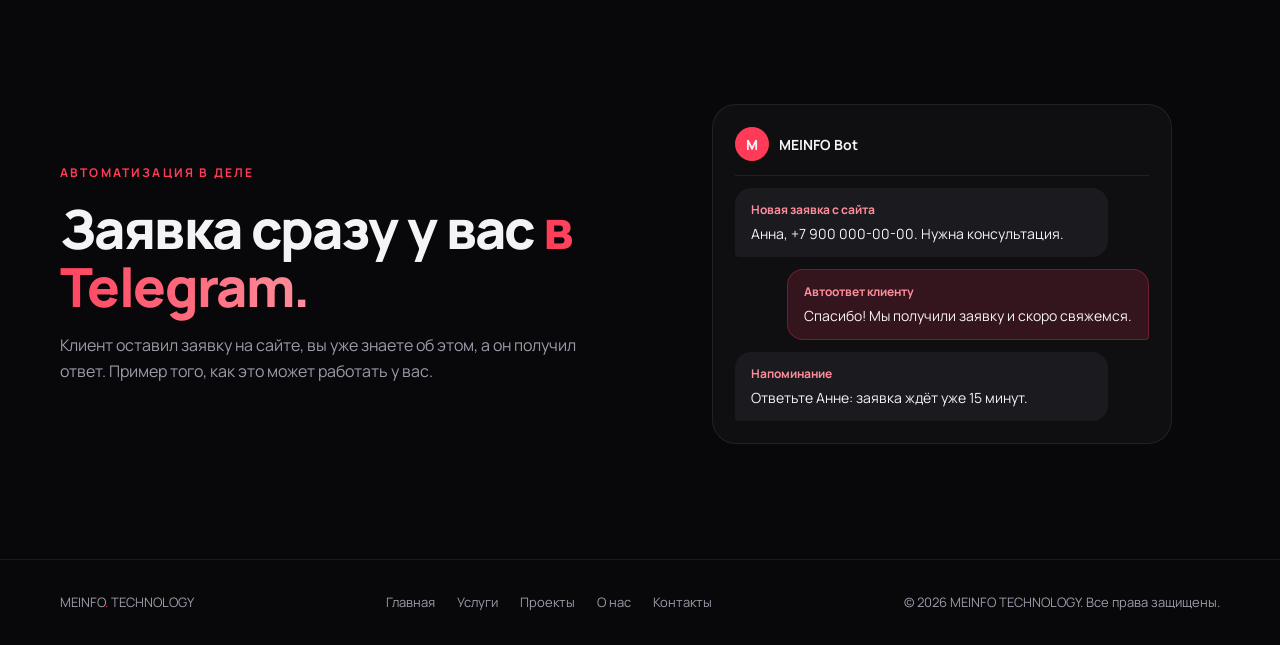
==== commit ba826972: "Add files via upload" ====
--- a/index.html
+++ b/index.html
@@ -48,7 +48,7 @@
   <span>Сайты</span><span>Веб-приложения</span><span>Автоматизация заявок</span><span>Уведомления в Telegram</span><span>Интеграции</span><span>Адаптивный дизайн</span>
   <span>Сайты</span><span>Веб-приложения</span><span>Автоматизация заявок</span><span>Уведомления в Telegram</span><span>Интеграции</span><span>Адаптивный дизайн</span>
 </div></div>
-<section class="sec"><div class="w"><p class="ey">Разделы</p><h2 class="rv">Куда <span class="g">заглянем?</span></h2><div class="cs"><a class="card ci rv pri" href="services.html"><span class="bx"><svg viewBox="0 0 24 24" aria-hidden="true"><path d="M13 2 4 14h7l-1 8 9-12h-7z"/></svg></span><span class="tx"><small>Раздел</small><b>Услуги</b><em>Сайты, приложения и автоматизация.</em></span><span class="go" aria-hidden="true">↗</span></a><a class="card ci rv" href="projects.html"><span class="bx"><svg viewBox="0 0 24 24" aria-hidden="true"><rect x="3" y="3" width="7" height="7" rx="1.5"/><rect x="14" y="3" width="7" height="7" rx="1.5"/><rect x="3" y="14" width="7" height="7" rx="1.5"/><rect x="14" y="14" width="7" height="7" rx="1.5"/></svg></span><span class="tx"><small>Раздел</small><b>Проекты</b><em>Форматы работ и ваш будущий кейс.</em></span><span class="go" aria-hidden="true">↗</span></a><a class="card ci rv" href="about.html"><span class="bx"><svg viewBox="0 0 24 24" aria-hidden="true"><circle cx="12" cy="12" r="9"/><path d="M12 11v6M12 7.5v.5"/></svg></span><span class="tx"><small>Раздел</small><b>О нас</b><em>Подход и ответы на вопросы.</em></span><span class="go" aria-hidden="true">↗</span></a><a class="card ci rv" href="contact.html"><span class="bx"><svg viewBox="0 0 24 24" aria-hidden="true"><path d="M21.5 3.5 2.5 10.8l6.2 2.3 2.3 6.3 3.1-4.2 5 3.7z"/><path d="M8.7 13.1 21.5 3.5"/></svg></span><span class="tx"><small>Раздел</small><b>Контакты</b><em>Напишите нам в Telegram.</em></span><span class="go" aria-hidden="true">↗</span></a></div></div></section>
+<section class="sec"><div class="w"><p class="ey">Разделы</p><h2 class="rv">Куда <span class="g">заглянем?</span></h2><div class="cs"><a class="card ci rv pri" href="services.html"><span class="bx"><svg viewBox="0 0 24 24" aria-hidden="true"><path d="M13 2 4 14h7l-1 8 9-12h-7z"/></svg></span><span class="tx"><small>Раздел</small><b>Услуги</b><em>Сайты, приложения и автоматизация.</em></span><span class="go" aria-hidden="true">↗</span></a><a class="card ci rv" href="projects.html"><span class="bx"><svg viewBox="0 0 24 24" aria-hidden="true"><rect x="3" y="3" width="7" height="7" rx="1.5"/><rect x="14" y="3" width="7" height="7" rx="1.5"/><rect x="3" y="14" width="7" height="7" rx="1.5"/><rect x="14" y="14" width="7" height="7" rx="1.5"/></svg></span><span class="tx"><small>Раздел</small><b>Проекты</b><em>Концепты сайтов под разные ниши.</em></span><span class="go" aria-hidden="true">↗</span></a><a class="card ci rv" href="about.html"><span class="bx"><svg viewBox="0 0 24 24" aria-hidden="true"><circle cx="12" cy="12" r="9"/><path d="M12 11v6M12 7.5v.5"/></svg></span><span class="tx"><small>Раздел</small><b>О нас</b><em>Подход и ответы на вопросы.</em></span><span class="go" aria-hidden="true">↗</span></a><a class="card ci rv" href="contact.html"><span class="bx"><svg viewBox="0 0 24 24" aria-hidden="true"><path d="M21.5 3.5 2.5 10.8l6.2 2.3 2.3 6.3 3.1-4.2 5 3.7z"/><path d="M8.7 13.1 21.5 3.5"/></svg></span><span class="tx"><small>Раздел</small><b>Контакты</b><em>Напишите нам в Telegram.</em></span><span class="go" aria-hidden="true">↗</span></a></div></div></section>
 <section class="sec">
   <div class="w dg">
     <div>
--- a/style.css
+++ b/style.css
@@ -219,3 +219,69 @@
 .fl{display:flex;flex-wrap:wrap;gap:8px 22px}
 .fl a:hover{color:#fff}
 .pg-h{padding-top:clamp(48px,7vw,88px)}
+
+/* portfolio gallery */
+.wg{display:grid;gap:18px;margin-top:40px}
+@media(min-width:760px){.wg{grid-template-columns:repeat(2,1fr)}}
+.wk .shot{margin:16px 16px 0;border-radius:14px;overflow:hidden;border:1px solid var(--line);background:#0b0b0e;transition:transform .5s}
+.wk:hover .shot{transform:translateY(-4px) scale(1.02)}
+.br{display:flex;align-items:center;gap:6px;padding:9px 12px;background:#17171c}
+.br i{width:8px;height:8px;border-radius:50%;background:#33333b}
+.br span{flex:1;height:14px;margin-left:10px;border-radius:7px;background:#0d0d10}
+.scr{aspect-ratio:16/10;background:var(--bg);padding:14px;display:grid;grid-template-rows:auto 1fr auto;gap:10px}
+.nv{display:flex;gap:7px;align-items:center}
+.nv b{width:38px;height:9px;border-radius:5px;background:var(--c)}
+.nv u{width:24px;height:5px;border-radius:3px;background:var(--t);opacity:.35}
+.nv b+u{margin-left:auto}
+.hr{display:grid;grid-template-columns:1.2fr 1fr;gap:12px;align-items:center}
+.hr div:first-child{display:grid;gap:7px}
+.hr s{display:block;height:12px;border-radius:6px;background:var(--t)}
+.hr .t1{width:80%}.hr .t2{width:52%;opacity:.4}
+.hr em{width:60px;height:18px;border-radius:9px;background:var(--c);box-shadow:0 0 16px -2px var(--c)}
+.pic{height:100%;min-height:54px;border-radius:12px;background:linear-gradient(135deg,var(--c),transparent 85%)}
+.l1 .hr,.l3 .hr{grid-template-columns:1fr}.l1 .pic{display:none}
+.l3 .hr{text-align:center;justify-items:center}.l3 .hr div:first-child{justify-items:center;width:100%}.l3 .pic{display:none}
+.cd{display:grid;grid-template-columns:repeat(4,1fr);gap:7px}
+.cd i{height:28px;border-radius:8px;background:var(--t);opacity:.12}
+.l4 .cd i{height:44px;background:linear-gradient(160deg,var(--c),transparent);opacity:.5}
+.l2 .cd i:nth-child(odd){background:var(--c);opacity:.35}
+.wi{padding:22px 24px 26px}
+.wi small{display:block;color:var(--red);font-size:11px;font-weight:700;letter-spacing:.14em;text-transform:uppercase;margin-bottom:8px}
+.wi h3{font-size:22px;margin-bottom:8px}
+.wi p{color:var(--mut);font-size:15px}
+.by{display:inline-flex;align-items:center;gap:8px;margin-top:16px;font-size:12px;font-weight:600;letter-spacing:.04em;color:var(--red2)}
+.by::before{content:"";width:6px;height:6px;border-radius:50%;background:var(--red);box-shadow:0 0 8px var(--red)}
+
+/* portfolio accordion */
+.cats{display:grid;gap:16px;margin-top:40px;max-width:980px}
+.cat{overflow:hidden}
+.cat-h{all:unset;box-sizing:border-box;width:100%;display:flex;align-items:center;gap:18px;padding:22px 24px;cursor:pointer;position:relative;z-index:1}
+.cat-h:focus-visible{outline:2px solid var(--red);outline-offset:-4px;border-radius:22px}
+.cat-h .tx{min-width:0;flex:1}
+.cat-h small{display:block;color:var(--mut);font-size:12px;font-weight:700;letter-spacing:.14em;text-transform:uppercase}
+.cat-h b{display:block;font-size:clamp(19px,2.6vw,24px);letter-spacing:-.01em}
+.cat-h em{display:block;font-style:normal;color:var(--mut);font-size:14px}
+.pl{flex:0 0 42px;height:42px;border-radius:50%;border:1px solid var(--line);display:grid;place-items:center;font-size:26px;line-height:1;color:var(--red);transition:.35s}
+.cat-h:hover .pl,.cat.open .pl{background:var(--red);color:#fff;border-color:var(--red)}
+.cat.open .pl{transform:rotate(45deg)}
+.cat-h:hover .bx,.cat.open .bx{background:var(--red);color:#fff;box-shadow:0 0 22px -4px var(--red)}
+.cat-p{display:grid;grid-template-rows:0fr;transition:grid-template-rows .55s cubic-bezier(.2,.8,.2,1)}
+.cat.open .cat-p{grid-template-rows:1fr}
+.cat-i{overflow:hidden;min-height:0}
+.gal{display:grid;gap:20px;padding:4px 24px 26px}
+@media(min-width:760px){.gal{grid-template-columns:repeat(2,1fr)}}
+.gal figure{margin:0;opacity:0;transform:translateY(18px);transition:opacity .5s,transform .5s}
+.cat.open .gal figure{opacity:1;transform:none}
+.cat.open .gal figure:nth-child(2){transition-delay:.12s}
+.th{all:unset;display:block;cursor:zoom-in;border-radius:14px;overflow:hidden;border:1px solid var(--line);transition:transform .4s,border-color .3s,box-shadow .3s}
+.th:hover{transform:translateY(-4px);border-color:var(--rl);box-shadow:0 18px 40px -16px rgba(255,59,87,.45)}
+.th:focus-visible{outline:2px solid var(--red);outline-offset:2px}
+.th img{width:100%;height:auto;display:block}
+.gal figcaption{padding:12px 4px 0;display:grid;gap:2px}
+.gal figcaption b{font-size:17px}
+.gal figcaption span{color:var(--mut);font-size:14px}
+.gal figcaption .by{color:var(--red2);font-size:12px}
+.lb{position:fixed;inset:0;z-index:60;background:rgba(5,5,8,.92);display:grid;place-items:center;padding:20px;-webkit-backdrop-filter:blur(8px);backdrop-filter:blur(8px)}
+.lb[hidden]{display:none}
+.lb img{max-width:100%;max-height:86vh;border-radius:12px;box-shadow:0 0 80px -10px rgba(255,59,87,.5)}
+.lb button{position:absolute;top:16px;right:16px;width:44px;height:44px;border-radius:50%;border:1px solid var(--rl);background:#111;color:#fff;font-size:24px;cursor:pointer}
